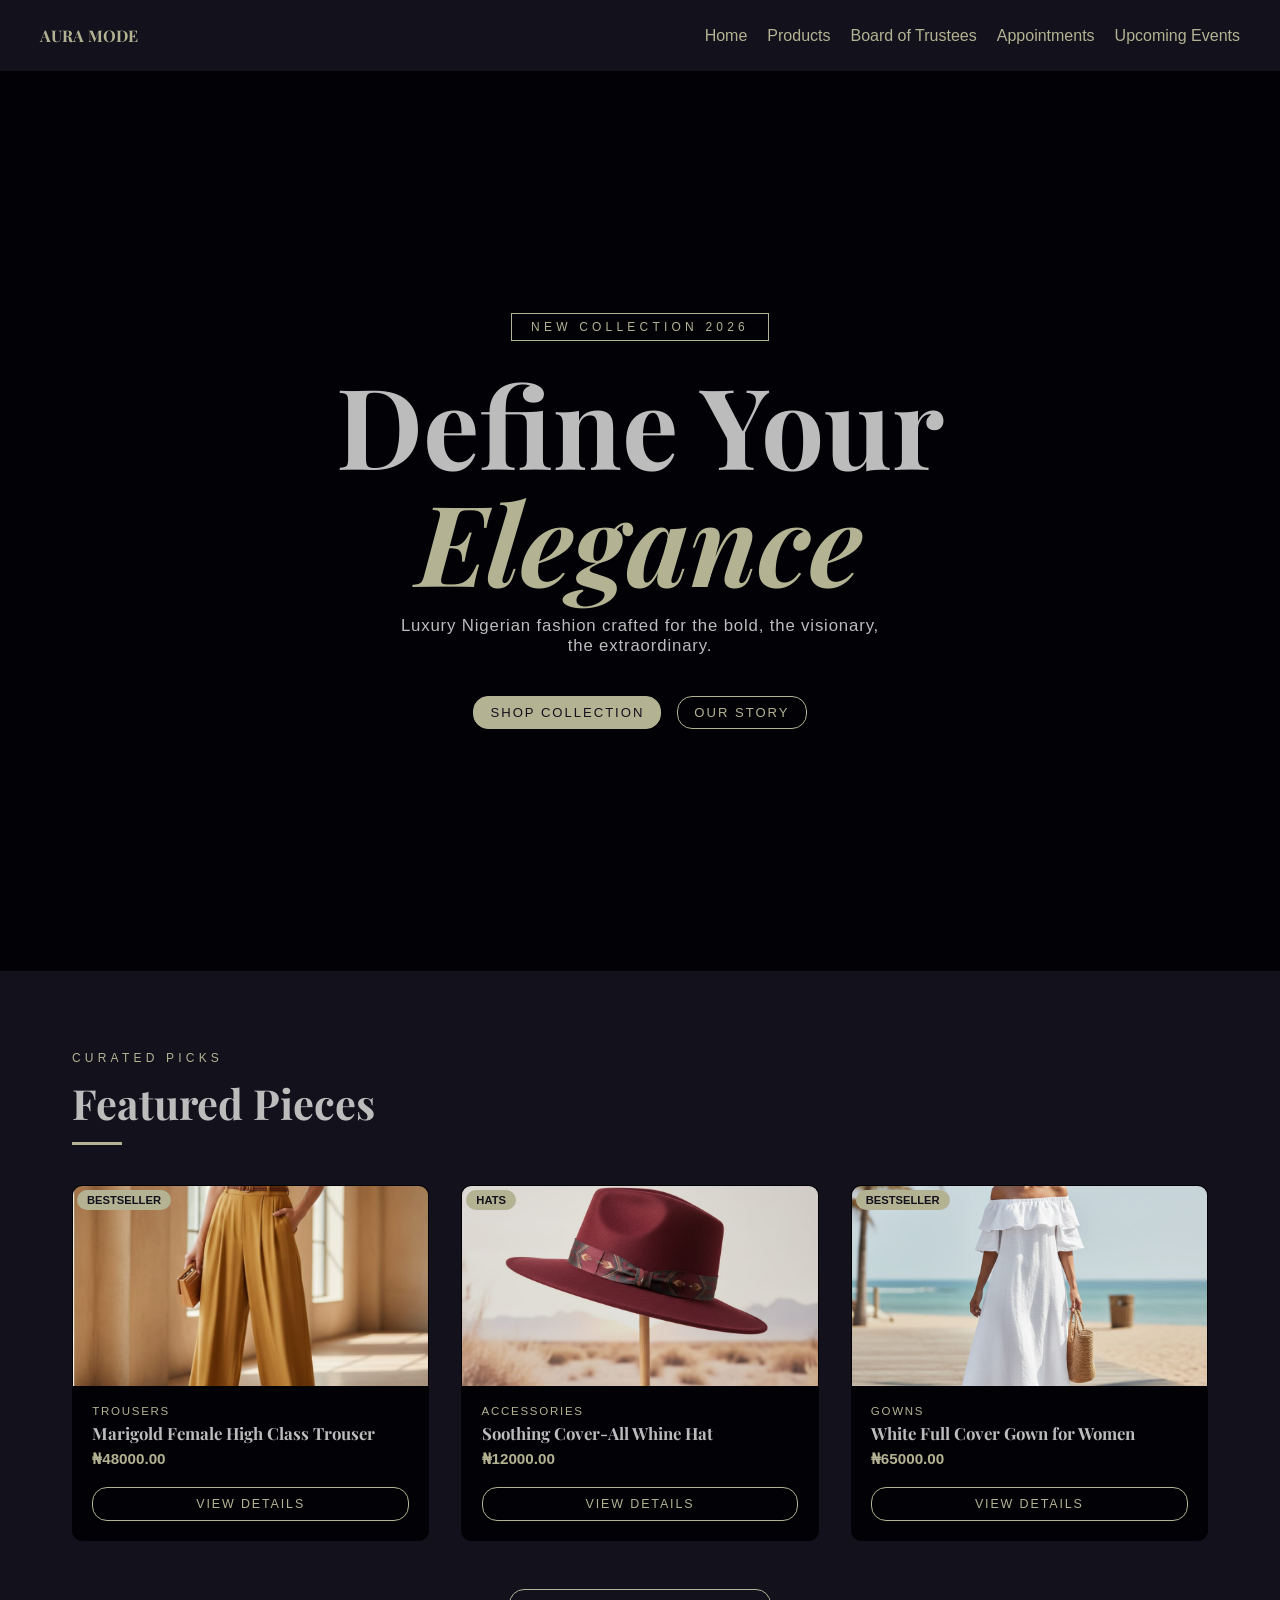
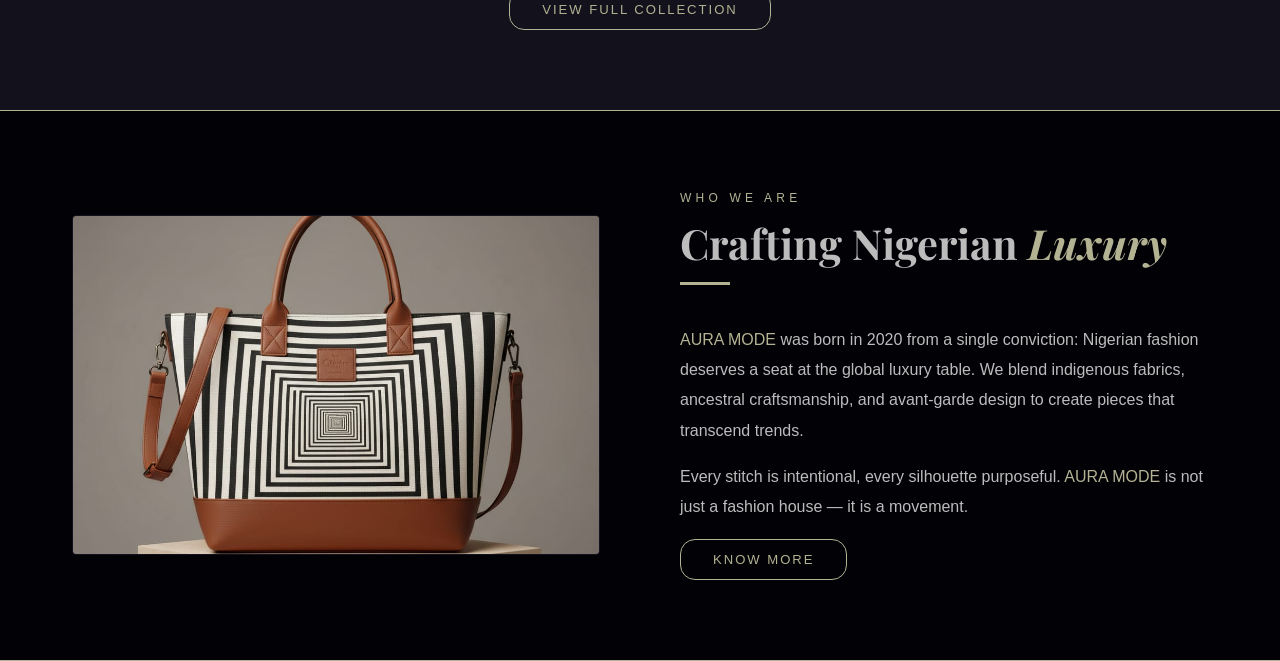
==== index.html @ b02275d1 "added about section" ====
<!DOCTYPE html>
<html lang="en">
<head>
    <meta charset="UTF-8">
    <meta name="viewport" content="width=device-width, initial-scale=1.0">
    <title>Home</title>
    <link rel="stylesheet" href="css/style.css">
</head>
<body>
    <section id="mainNav">
        <nav id="navbar">
            <a href="index.html" class="logo">AURA MODE</a>
            <div class="nav-links">
                <a href="index.html">Home</a>
                <a href="products.html">Products</a>
                <a href="trustees.html">Board of Trustees</a>
                <a href="appointments.html">Appointments</a>
                <a href="events.html">Upcoming Events</a>
            </div>
        </nav>
    </section>

    <section class="home-hero">
        <div class="hero-content">
            <span class="hero-eyebrow">New Collection 2026</span>
            <h1 class="hero-title">
                Define Your
                <em>Elegance</em>
            </h1>
            <p class="hero-tagline">Luxury Nigerian fashion crafted for the bold, the visionary, the extraordinary.</p>
            <div class="hero-cta">
                <a href="products.html" class="btn btn-fill">Shop Collection</a>
                <a href="about.html" class="btn">Our Story</a>
            </div>
        </div>
    </section>

    <section class="products">
        <div class="section">
            <div class="container">
                <span class="section-label text-center">Curated Picks</span>
                <h2 class="section-title text-center">Featured Pieces</h2>
                <div class="divider"></div>

                <div class="products-grid reveal"></div>
                <div style="text-align:center;margin-top:3rem">
                    <a href="products.html" class="btn">View Full Collection</a>
                </div>
            </div>
        </div>
    </section>

    <section class="about-us">
        <section class="section">
            <div class="container">
                <div style="display:grid;grid-template-columns:1fr 1fr;gap:5rem;align-items:center">
                    <div class="reveal">
                        <img src="assets/images/products/female-bag.jpg" alt="About Us" width="100%" />
                    </div>
                    <div class="reveal">
                        <span class="section-label">Who We Are</span>
                        <h2 class="section-title">Crafting Nigerian <em>Luxury</em></h2>
                        <div class="divider"></div>
                        <p><span>AURA MODE</span> was born in 2020 from a single conviction: Nigerian fashion deserves a seat at the global luxury table. We blend indigenous fabrics, ancestral craftsmanship, and avant-garde design to create pieces that transcend trends.</p>
                        <p>Every stitch is intentional, every silhouette purposeful. <span>AURA MODE</span> is not just a fashion house — it is a movement.</p>
                        <a href="about.html" class="btn">Know More</a>
                    </div>
                </div>
            </div>
        </section>
    </section>

    <script src="src/index.js"></script>
</body>
</html>
---- css/style.css ----
@import url("https://fonts.googleapis.com/css2?family=Montserrat:wght@300&family=Playfair+Display:ital,wght@0,400;1,700&display=swap");

:root {
    --primary: #13111c;
    --primary-dark: #020106;
    --secondary: #b3b292;
    --success: #48df99;
    --warning: #fbad42;
    --danger: #fa594e;
    --light: #bdbcbc;
    --serif: 'Playfair Display', Georgia, serif;
    --sans:  'Lato', Arial, sans-serif;
}

*, *::before, *::after { box-sizing: border-box; margin: 0; padding: 0; }
.container  { max-width: 1200px; margin: 0 auto; padding: 0 2rem; }
.section    { padding: 5rem 0; }

.section-label {
    display: block;
    font-size: .75rem;
    letter-spacing: .35em;
    text-transform: uppercase;
    color: var(--secondary);
    margin-bottom: .6rem;
}
.section-title {
    font-family: var(--serif);
    font-size: clamp(1.8rem, 4vw, 2.6rem);
    color: var(--light);
    margin-bottom: .5rem;
}
.divider {
    width: 50px; height: 3px;
    background: var(--secondary);
    margin: .75rem 0 2.5rem;
}
.divider-center {
    margin: .75rem auto 2.5rem;
}

.btn {
    display: inline-block;
    padding: .75rem 2rem;
    border: 1.5px solid var(--secondary);
    color: var(--secondary);
    font-size: .82rem;
    letter-spacing: .15em;
    text-transform: uppercase;
    cursor: pointer;
    background: transparent;
    border-radius: 15px;
    transition: all .3s ease-in-out;
}
.btn:hover, .btn:focus {
    background: var(--secondary);
    color: var(--primary);
}
.btn-fill {
    background: var(--secondary);
    color: var(--primary);
}
.btn-fill:hover {
    background: transparent;
    color: var(--secondary);
}
.btn-sm {
    padding: .55rem 1.3rem;
    font-size: .78rem;
}

body {
    font-family: var(--sans);
    min-height: 100vh;
    width: 100%;
    background-color: var(--primary);
    color: var(--light);
    font-size: 16px;
}

a { color: var(--secondary); text-decoration: none; transition: all ease-in-out 0.1s; }

#mainNav {
    position: sticky;
    top: 0;
    width: 100%;
    left: 0;
    background-color: var(--primary);
    padding: 25px 16px;
    z-index: 1000;
}

#navbar {
    max-width: 1200px;
    margin: 0 auto;
    display: flex;
    align-items: center;
    justify-content: space-between;
    gap: 16px;
}

#navbar a.logo {
    text-decoration: none;
    color: var(--secondary);
    font-family: var(--serif);
    font-weight: bold;
}

#navbar a.logo:hover {
    opacity: 0.7;
    animation: all ease 2s;
}

.nav-links{
    display: flex;
    align-items: center;
    justify-content: flex-start;
    gap: 20px;
}

.nav-links a{
    text-decoration: none;
    color: var(--secondary);
}
.nav-links a:hover{
    opacity: 0.7;
    animation: all ease 2s;
}

.home-hero {
    min-height: 600px;
    padding: 20px;
    background-color: var(--primary-dark);
}

.home-hero {
    min-height: 100vh;
    display: flex; align-items: center; justify-content: center;
    position: relative; text-align: center; overflow: hidden;
}

.home-hero .hero-title {
    font-family: var(--serif);
    font-size: clamp(3rem, 9vw, 7rem);
    font-weight: bold;
    color: var(--light);
    line-height: 1.05;
    margin-bottom: 1rem;
    animation: fadeInUp .9s ease .15s both;
}

.home-hero .hero-title em { display: block; color: var(--secondary); font-style: italic; }

.home-hero .hero-tagline {
    font-size: 1.05rem; font-weight: 300;
    color: var(--light); letter-spacing: .05em;
    max-width: 480px; margin: 0 auto 2.5rem;
    animation: fadeInUp .9s ease .3s both;
}

.home-hero .hero-eyebrow {
    display: inline-block;
    border: 1px solid var(--secondary);
    color: var(--secondary);
    font-size: .75rem;
    letter-spacing: .35em;
    text-transform: uppercase;
    padding: .35rem 1.2rem;
    margin-bottom: 1.5rem;
    animation: fadeInDown .8s ease both;
}

.home-hero .hero-cta {
    display: flex; gap: 1rem; justify-content: center; flex-wrap: wrap;
    animation: fadeInUp .9s ease .45s both;
}

.home-hero .hero-cta  a{
    border: 1px solid var(--secondary);
    border-radius: 15px;
    padding: .5rem 1rem;
}

.home-hero .hero-cta  a:hover{
    opacity: 0.7;
}

.home-hero .hero-cta  a:first-child{
    background-color: var(--secondary);
    color: var(--primary);
}

section.products {
    background-color: var(--primary);
}

.products-grid {
    display: grid;
    grid-template-columns: repeat(auto-fill, minmax(270px,1fr));
    gap: 2rem;
}

.product-card {
    background: var(--primary-dark);
    border: 1px solid var(--primary-dark);
    border-radius: 10px;
    overflow: hidden;
    transition: all .3s ease-in-out;
    cursor: pointer;
    position: relative;
}

.product-tag {
    position: absolute;
    top: 4px;
    left: 4px;
    background-color: var(--secondary);
    color: var(--primary);
    padding: 4px 10px;
    z-index: 500;
    font-size: .7rem;
    font-weight: 800;
    text-transform: uppercase;
    border-radius: 10px;
}

.product-card:hover {
    transform: translateY(-7px);
    box-shadow: 0 20px 50px rgba(201,168,76,.12);
    border-color: rgba(201,168,76,.6);
}
.product-card.hidden {
    display: none;
}

.product-image-card {
    width: 100%; height: 270px;
    display: flex; align-items: center; justify-content: center;
    font-size: 4rem; position: relative;
    transition: transform .6s ease;
}

.product-card:hover .product-image-card {
    transform: scale(1.04);
}

.product-badge {
    position: absolute; top: .9rem; left: .9rem;
    background: var(--secondary); color: var(--primary);
    font-size: .65rem; font-weight: 700;
    letter-spacing: .1em; text-transform: uppercase;
    padding: .2rem .55rem; border-radius: 2px;
}

.product-body {
    padding: 1.2rem;
}

.product-cat {
    font-size: .72rem;
    letter-spacing: .15em;
    text-transform: uppercase;
    color: var(--secondary);
    margin-bottom: .3rem;
}

.product-name {
    font-family: var(--serif);
    font-size: 1.05rem;
    color: var(--light);
    margin-bottom: .4rem;
}

.product-price {
    font-weight: 700;
    color: var(--secondary);
    font-size: .95rem;
}

.product-foot {
    display: flex; gap: .5rem;
    padding: 0 1.2rem 1.2rem;
}

.product-foot .btn {
    flex: 1;
    text-align: center;
}

.about-us section.section {
    background-color: var(--primary-dark);
    border-top: 1px solid var(--secondary);
    border-bottom: 1px solid var(--secondary);
}
.about-us .reveal:first-child {
    height:340px;
    background: linear-gradient(145deg,#2d0a4e,#1a0530);
    border-radius: 4px;
    display:flex;
    align-items:center;
    justify-content:center;
    font-size:8rem;
    border:1px solid var(--primary);
    overflow: hidden;
}
.about-us .section-title em {
    color: var(--secondary);
}

.about-us p {
    color: var(--light);
    line-height: 1.9;
    margin-bottom: 1rem;
}

.about-us span {
    color: var(--secondary);
}
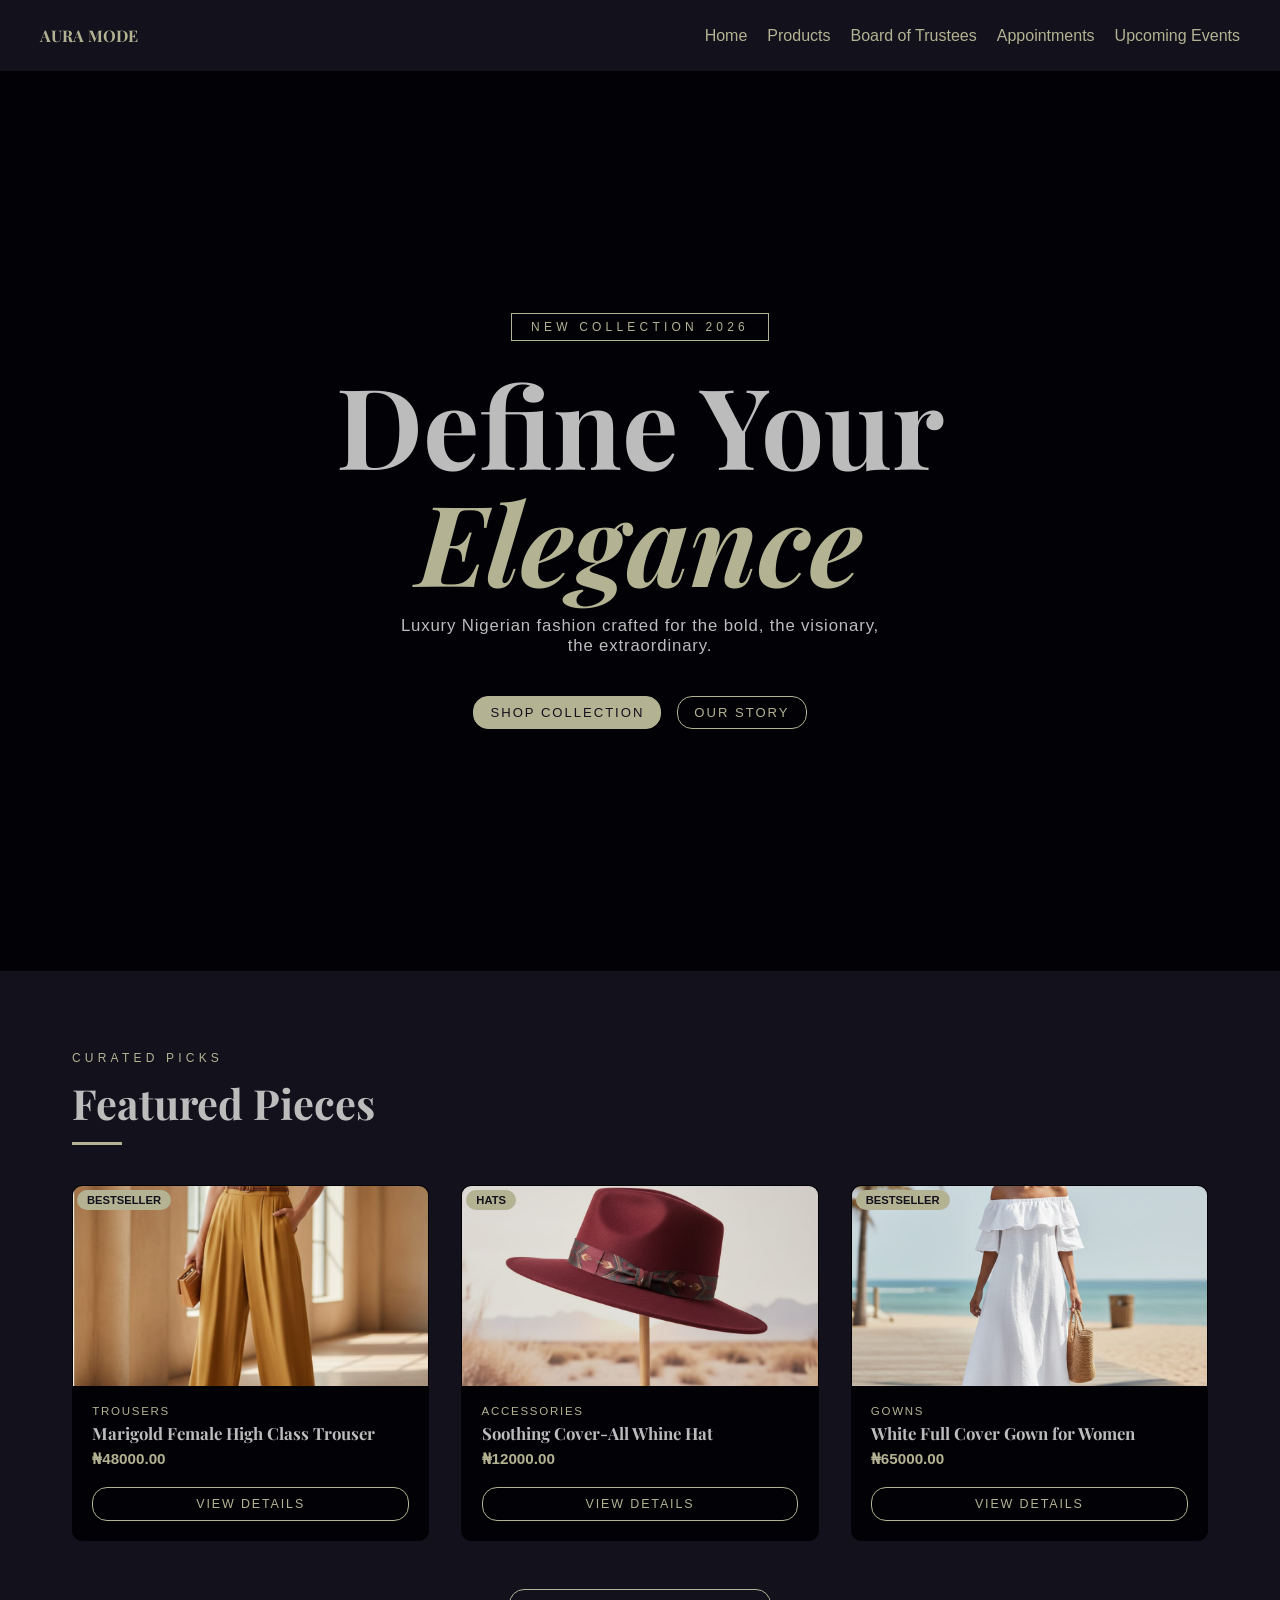
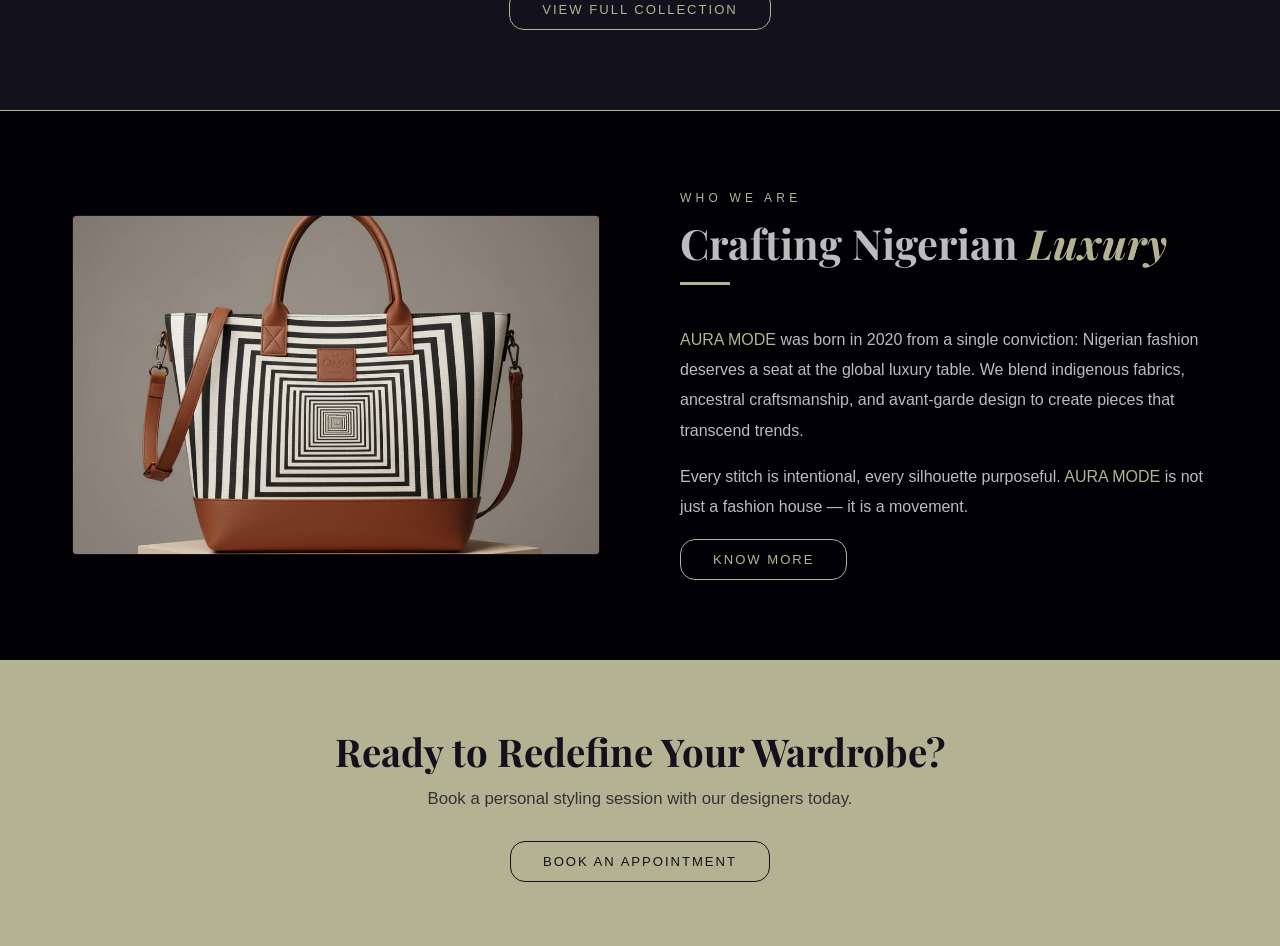
==== commit edd65cd7: "added appointment section" ====
--- a/index.html
+++ b/index.html
@@ -70,6 +70,14 @@
         </section>
     </section>
 
+    <section class="appointment" style="background:var(--secondary);padding:4rem 0;text-align:center">
+        <div class="container">
+            <h2>Ready to Redefine Your Wardrobe?</h2>
+            <p>Book a personal styling session with our designers today.</p>
+            <a href="contact.html" class="btn" style="border-color:var(--primary);color:var(--primary)">Book an Appointment</a>
+        </div>
+    </section>
+
     <script src="src/index.js"></script>
 </body>
 </html>
--- a/css/style.css
+++ b/css/style.css
@@ -317,3 +317,20 @@
     color: var(--secondary);
 }
 
+.appointment {
+    background:var(--secondary);
+    padding:4rem 0;
+    text-align:center;
+}
+
+.appointment h2 {
+    font-family: var(--serif);
+    font-size: clamp(1.6rem,4vw,2.4rem);
+    color: var(--primary);
+    margin-bottom: .75rem;
+}
+.appointment p {
+    color:rgba(10,10,22,.75);
+    margin-bottom:2rem;
+    font-size:1.05rem;
+}
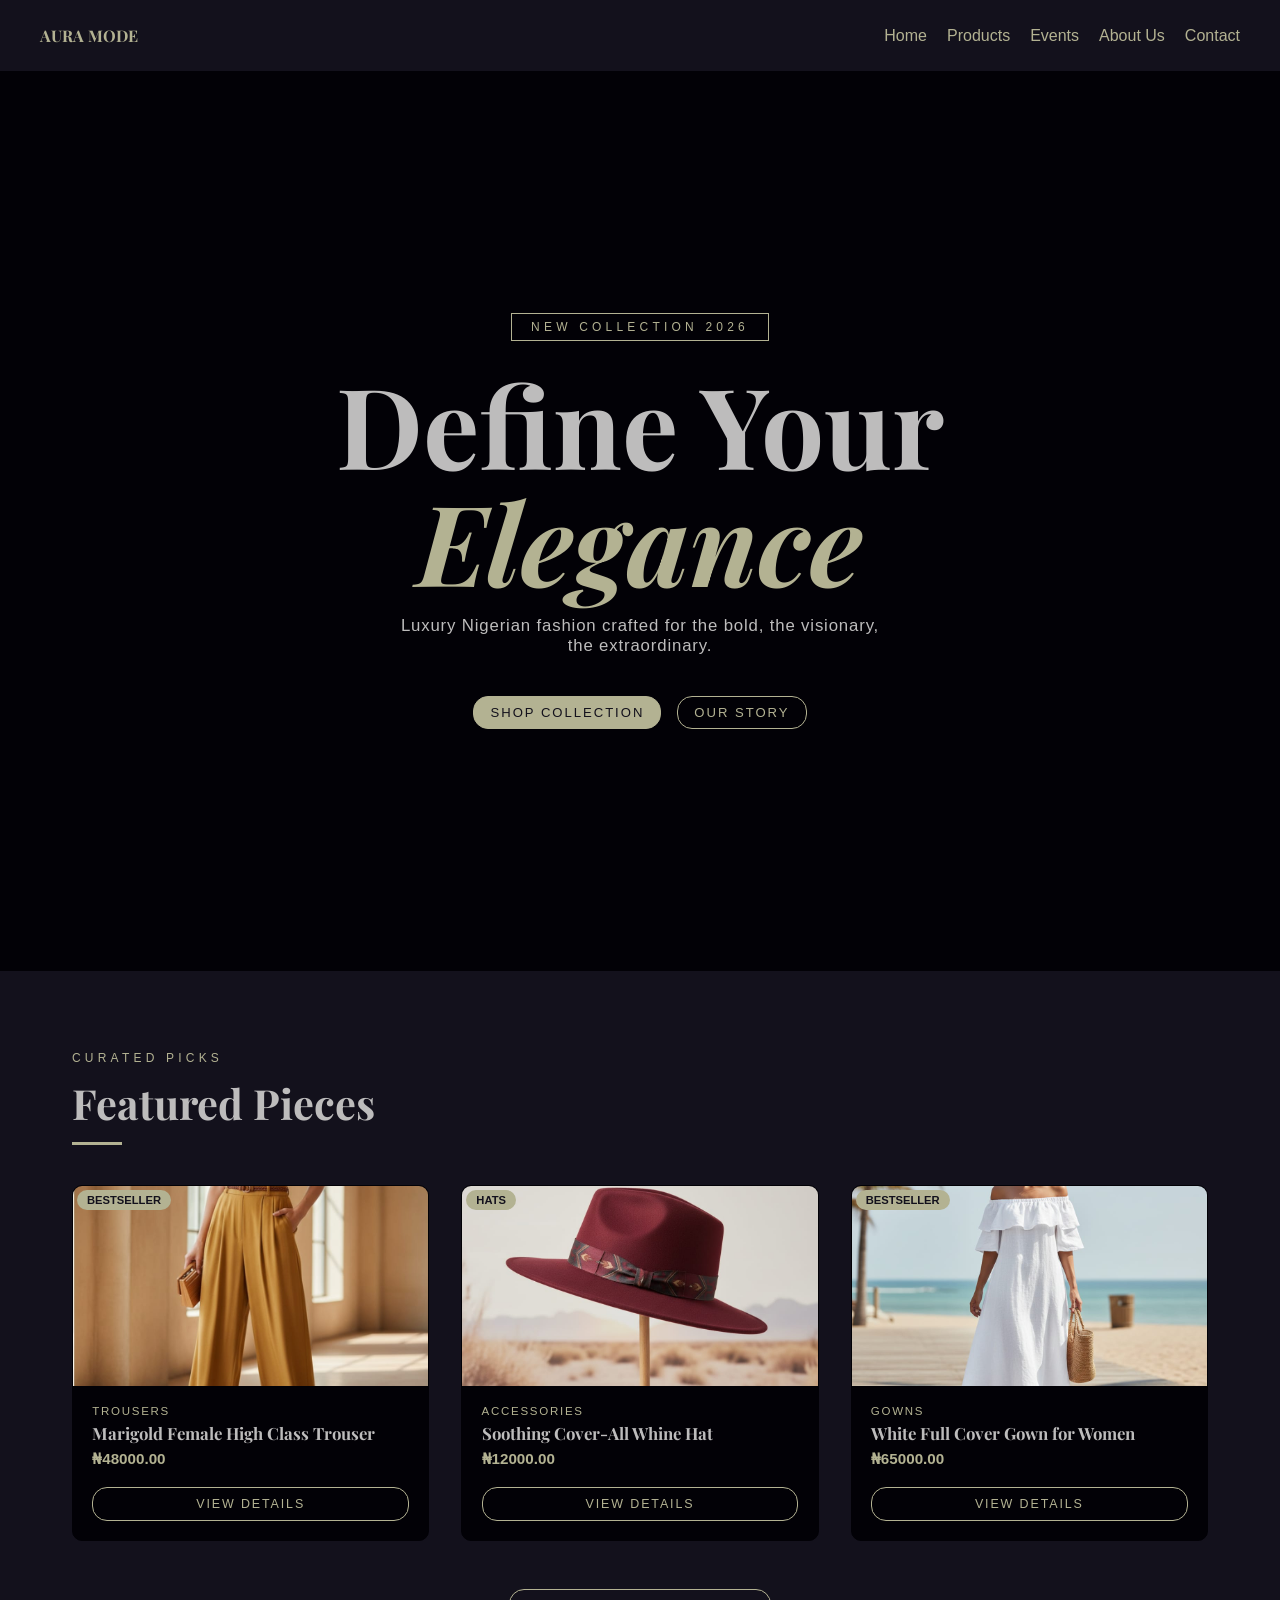
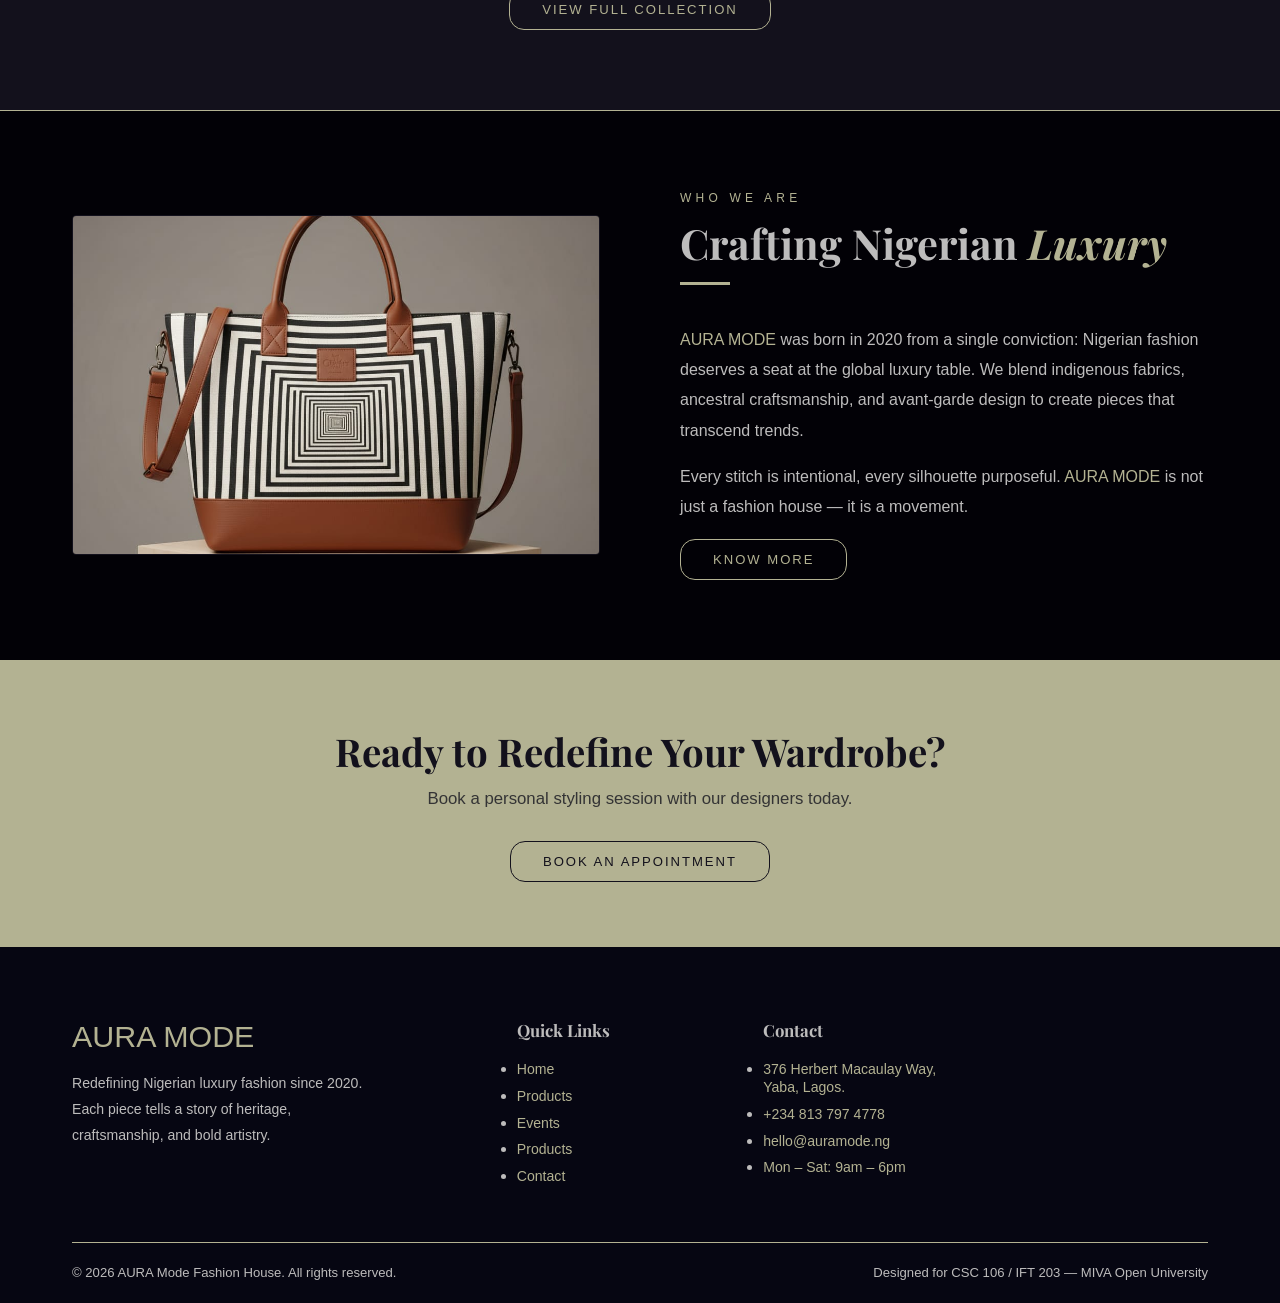
==== commit 19627278: "added footer to home page" ====
--- a/index.html
+++ b/index.html
@@ -13,9 +13,9 @@
             <div class="nav-links">
                 <a href="index.html">Home</a>
                 <a href="products.html">Products</a>
-                <a href="trustees.html">Board of Trustees</a>
-                <a href="appointments.html">Appointments</a>
-                <a href="events.html">Upcoming Events</a>
+                <a href="events.html">Events</a>
+                <a href="about.html">About Us</a>
+                <a href="contact.html">Contact</a>
             </div>
         </nav>
     </section>
@@ -78,6 +78,41 @@
         </div>
     </section>
 
+    <footer>
+        <div class="container">
+            <div class="footer-grid">
+                <div class="footer-brand">
+                    <a href="index.html" class="nav-logo">AURA MODE</a>
+                    <p>Redefining Nigerian luxury fashion since 2020. Each piece tells a story of heritage, craftsmanship, and bold artistry.</p>
+                </div>
+                <div class="footer-col">
+                    <h4>Quick Links</h4>
+                    <ul>
+                        <li><a href="index.html">Home</a></li>
+                        <li><a href="products.html">Products</a></li>
+                        <li><a href="events.html">Events</a></li>
+                        <li><a href="about.html">Products</a></li>
+                        <li><a href="contact.html">Contact</a></li>
+                    </ul>
+                </div>
+
+                <div class="footer-col">
+                    <h4>Contact</h4>
+                    <ul>
+                        <li><a href="#">376 Herbert Macaulay Way, Yaba, Lagos.</a></li>
+                        <li><a href="tel:+2348137974778">+234 813 797 4778</a></li>
+                        <li><a href="mailto:hello@elara.ng">hello@auramode.ng</a></li>
+                        <li><a href="#">Mon – Sat: 9am – 6pm</a></li>
+                    </ul>
+                </div>
+            </div>
+            <div class="footer-bottom">
+                <p>© 2026 AURA Mode Fashion House. All rights reserved.</p>
+                <p>Designed for CSC 106 / IFT 203 — MIVA Open University</p>
+            </div>
+        </div>
+    </footer>
+
     <script src="src/index.js"></script>
 </body>
 </html>
--- a/css/style.css
+++ b/css/style.css
@@ -334,3 +334,102 @@
     margin-bottom:2rem;
     font-size:1.05rem;
 }
+
+/*Footer styles*/
+footer {
+    background: #060612;
+    border-top: 1px solid var(--secondary);
+    padding: 4.5rem 0 0;
+}
+
+.footer-grid {
+    display: grid;
+    grid-template-columns: 2fr 1fr 1fr 1fr;
+    gap: 3rem;
+    margin-bottom: 3rem;
+}
+
+.footer-brand .nav-logo {
+    font-size: 1.9rem;
+    display: inline-block;
+    margin-bottom: 1rem;
+}
+
+.footer-brand p {
+    color: var(--light);
+    font-size: .88rem;
+    line-height: 1.85;
+    max-width: 300px;
+    margin-bottom: 1.5rem;
+}
+
+
+.footer-col h4 {
+    font-family: var(--serif);
+    color: var(--light);
+    margin-bottom: 1.2rem;
+    font-size: 1.05rem;
+}
+
+.footer-col li {
+    margin-bottom: .55rem;
+}
+
+.footer-col a {
+    color: var(--secondary);
+    font-size: .88rem;
+    transition: all .3s ease-in-out;
+}
+
+.footer-col a:hover {
+    color: var(--secondary);
+    padding-left: 4px;
+}
+
+.footer-bottom {
+    border-top: 1px solid var(--secondary);
+    padding: 1.4rem 0;
+    display: flex;
+    justify-content: space-between;
+    align-items: center;
+    flex-wrap: wrap;
+    gap: 1rem;
+}
+
+.footer-bottom p {
+    color: var(--light);
+    font-size: .82rem;
+}
+
+@media (max-width: 1024px) {
+    .footer-grid         { grid-template-columns: 1fr 1fr; }
+    .about-story         { grid-template-columns: 1fr; }
+    .about-story-visual  { height: 280px; order: -1; }
+}
+
+@media (max-width: 768px) {
+    .nav-links {
+        display: none; position: absolute;
+        top: 100%; left: 0; right: 0;
+        background: var(--primary);
+        flex-direction: column;
+        padding: 1.5rem 2rem; gap: 1.2rem;
+        border-bottom: 1px solid var(--secondary);
+    }
+    .nav-links.open { display: flex; }
+    .nav-toggle { display: flex; align-items: center; }
+
+    .stats-grid   { grid-template-columns: repeat(2,1fr); }
+    .values-row   { grid-template-columns: 1fr; }
+    .contact-grid { grid-template-columns: 1fr; }
+    .form-row     { grid-template-columns: 1fr; }
+    .time-slots   { grid-template-columns: repeat(3,1fr); }
+    .section      { padding: 3rem 0; }
+}
+
+@media (max-width: 480px) {
+    .hero-title { font-size: 2.6rem; }
+    .footer-grid { grid-template-columns: 1fr; }
+    .footer-bottom { flex-direction: column; text-align: center; }
+    .time-slots { grid-template-columns: repeat(2,1fr); }
+}
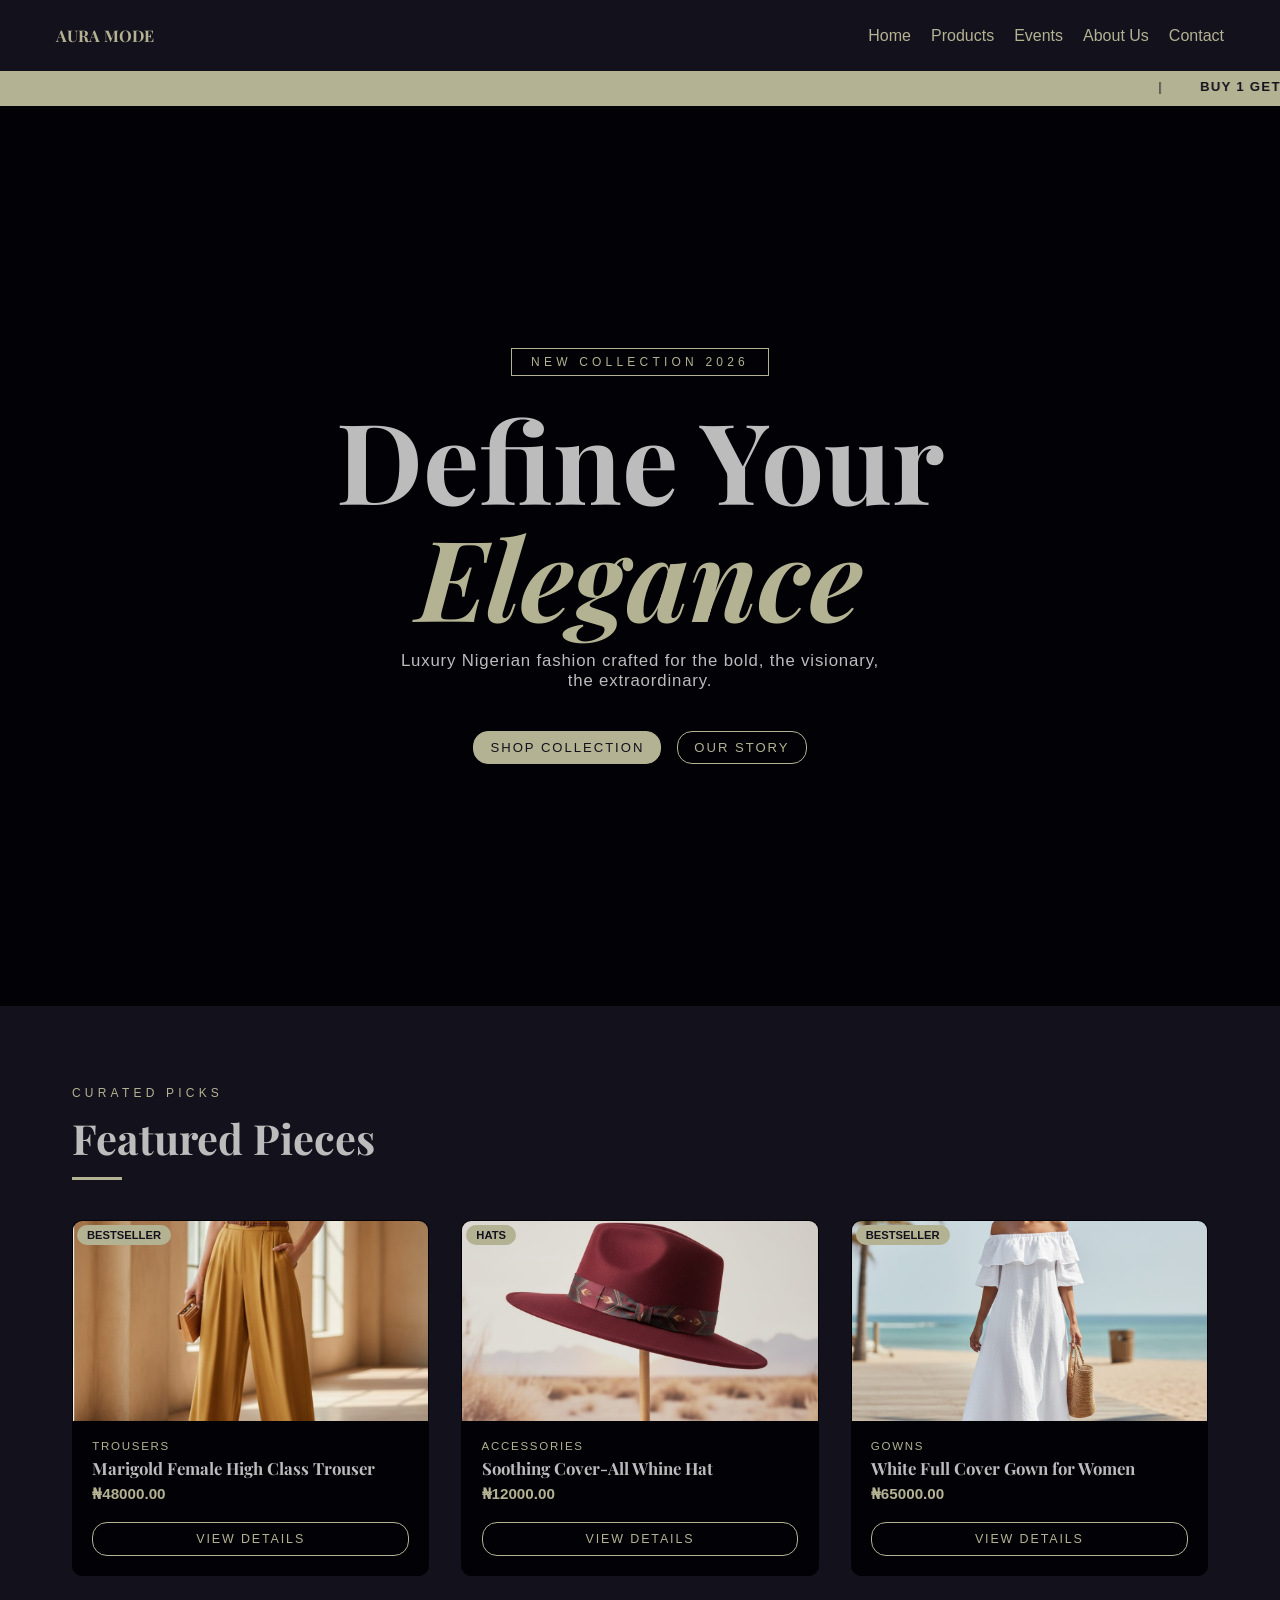
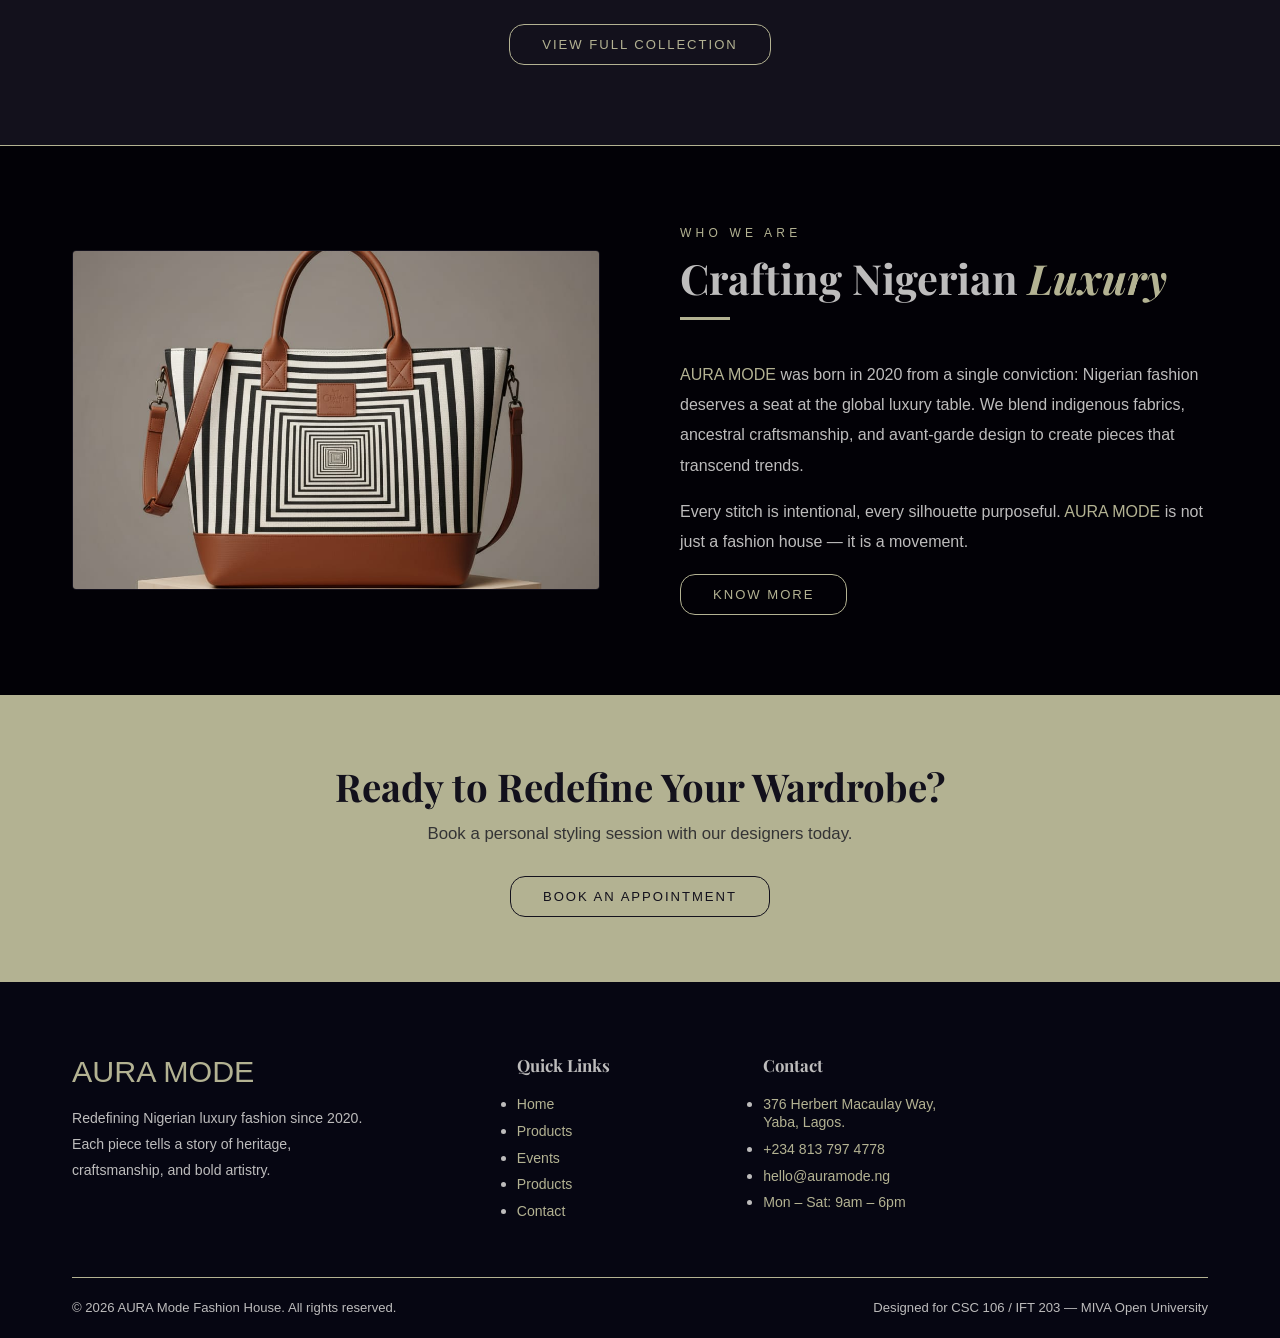
==== commit 3926e333: "added marquee" ====
--- a/index.html
+++ b/index.html
@@ -18,7 +18,11 @@
                 <a href="contact.html">Contact</a>
             </div>
         </nav>
+        <div class="marquee-bar">
+            <marquee scrollamount="5" behavior="scroll" direction="left"></marquee>
+        </div>
     </section>
+
 
     <section class="home-hero">
         <div class="hero-content">
--- a/css/style.css
+++ b/css/style.css
@@ -12,9 +12,20 @@
     --sans:  'Lato', Arial, sans-serif;
 }
 
-*, *::before, *::after { box-sizing: border-box; margin: 0; padding: 0; }
-.container  { max-width: 1200px; margin: 0 auto; padding: 0 2rem; }
-.section    { padding: 5rem 0; }
+*, *::before, *::after {
+    box-sizing: border-box;
+    margin: 0;
+    padding: 0;
+}
+.container  {
+    max-width: 1200px;
+    margin: 0 auto;
+    padding: 0 2rem;
+}
+
+.section    {
+    padding: 5rem 0;
+}
 
 .section-label {
     display: block;
@@ -24,17 +35,20 @@
     color: var(--secondary);
     margin-bottom: .6rem;
 }
+
 .section-title {
     font-family: var(--serif);
     font-size: clamp(1.8rem, 4vw, 2.6rem);
     color: var(--light);
     margin-bottom: .5rem;
 }
+
 .divider {
     width: 50px; height: 3px;
     background: var(--secondary);
     margin: .75rem 0 2.5rem;
 }
+
 .divider-center {
     margin: .75rem auto 2.5rem;
 }
@@ -78,7 +92,11 @@
     font-size: 16px;
 }
 
-a { color: var(--secondary); text-decoration: none; transition: all ease-in-out 0.1s; }
+a {
+    color: var(--secondary);
+    text-decoration: none;
+    transition: all ease-in-out 0.1s;
+}
 
 #mainNav {
     position: sticky;
@@ -86,8 +104,7 @@
     width: 100%;
     left: 0;
     background-color: var(--primary);
-    padding: 25px 16px;
-    z-index: 1000;
+    z-index: 10000;
 }
 
 #navbar {
@@ -97,6 +114,7 @@
     align-items: center;
     justify-content: space-between;
     gap: 16px;
+    padding: 25px 16px;
 }
 
 #navbar a.logo {
@@ -128,15 +146,15 @@
 }
 
 .home-hero {
-    min-height: 600px;
+    min-height: 100vh;
+    display: flex;
+    align-items: center;
+    justify-content: center;
+    position: relative;
+    text-align: center;
+    overflow: hidden;
     padding: 20px;
     background-color: var(--primary-dark);
-}
-
-.home-hero {
-    min-height: 100vh;
-    display: flex; align-items: center; justify-content: center;
-    position: relative; text-align: center; overflow: hidden;
 }
 
 .home-hero .hero-title {
@@ -149,7 +167,11 @@
     animation: fadeInUp .9s ease .15s both;
 }
 
-.home-hero .hero-title em { display: block; color: var(--secondary); font-style: italic; }
+.home-hero .hero-title em {
+    display: block;
+    color: var(--secondary);
+    font-style: italic;
+}
 
 .home-hero .hero-tagline {
     font-size: 1.05rem; font-weight: 300;
@@ -399,6 +421,25 @@
 .footer-bottom p {
     color: var(--light);
     font-size: .82rem;
+}
+
+.marquee-bar {
+    background: var(--secondary);
+    padding: .5rem 0;
+    overflow: hidden;
+    position: relative;
+    z-index: 1001;
+}
+.marquee-bar marquee {
+    color: var(--primary);
+    font-weight: 700;
+    font-size: .82rem;
+    letter-spacing: .1em;
+    text-transform: uppercase;
+}
+.marquee-bar marquee .sep {
+    margin: 0 2rem;
+    opacity: .6;
 }
 
 @media (max-width: 1024px) {
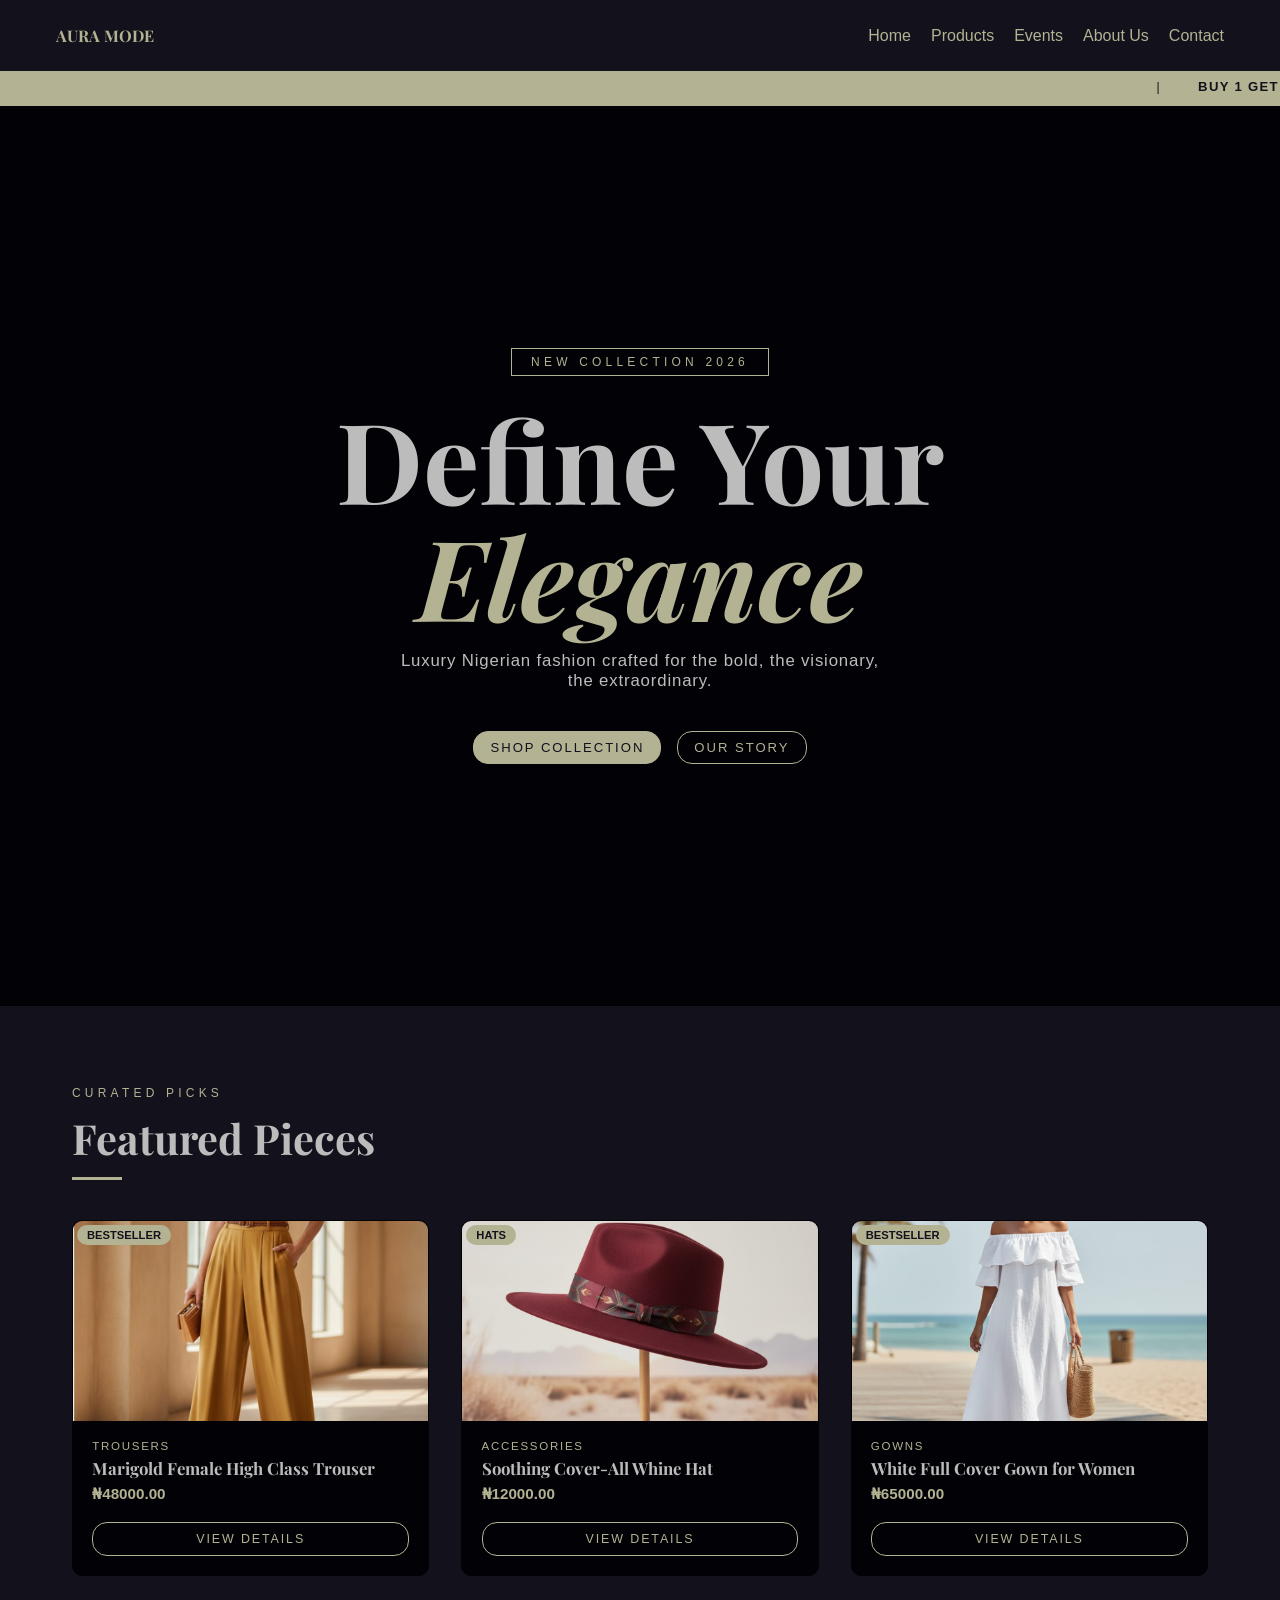
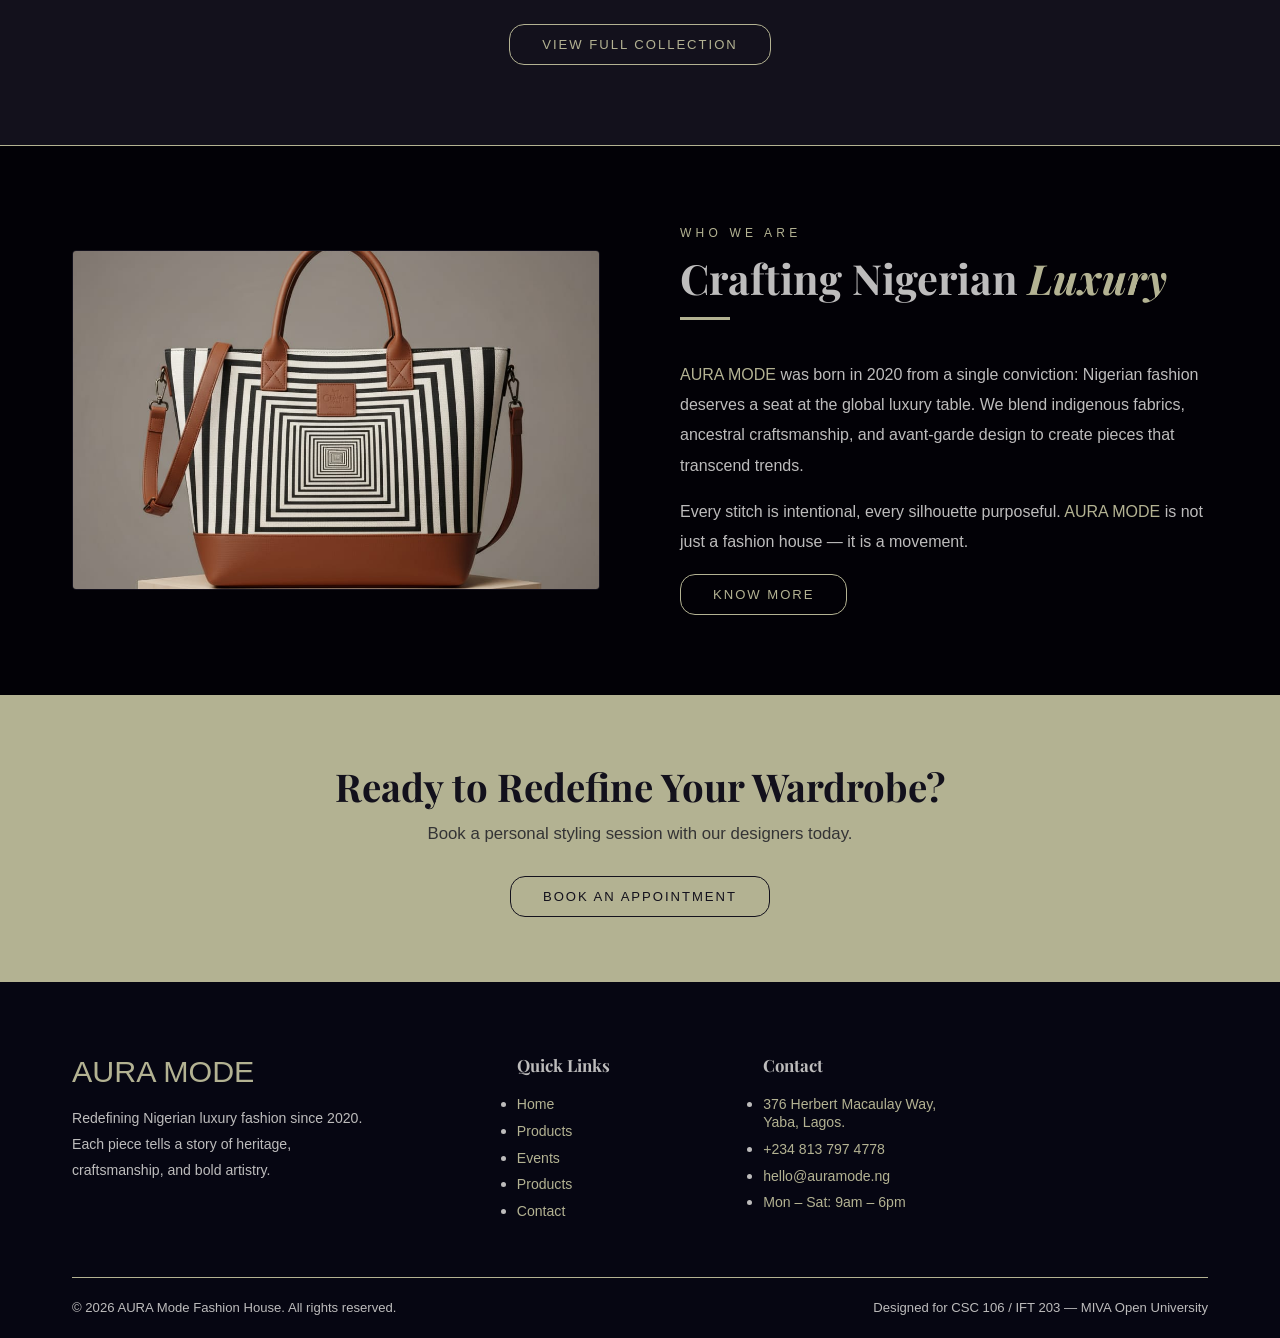
==== commit 73df9d3d: "added products page" ====
--- a/index.html
+++ b/index.html
@@ -46,7 +46,7 @@
                 <h2 class="section-title text-center">Featured Pieces</h2>
                 <div class="divider"></div>
 
-                <div class="products-grid reveal"></div>
+                <div class="products-grid reveal featured-products"></div>
                 <div style="text-align:center;margin-top:3rem">
                     <a href="products.html" class="btn">View Full Collection</a>
                 </div>
--- a/css/style.css
+++ b/css/style.css
@@ -442,6 +442,60 @@
     opacity: .6;
 }
 
+.page-hero {
+    height: 38vh;
+    min-height: 260px;
+    display: flex;
+    align-items: center;
+    justify-content: center;
+    position: relative;
+    text-align: center;
+}
+
+.page-hero-bg {
+    position: absolute;
+    inset: 0;
+    background: linear-gradient(135deg, #020106 0%, #13111c 50%, #020106 100%);
+    z-index: 0;
+}
+
+.page-hero-bg::after {
+    content: '';
+    position: absolute;
+    inset: 0;
+    background: rgba(0,0,0,.45);
+}
+
+.page-hero-content {
+    position: relative;
+    z-index: 1;
+}
+
+.page-hero-content h1 {
+    font-family: var(--serif);
+    font-size: clamp(2rem, 5vw, 3.5rem);
+    color: var(--light);
+}
+
+.page-hero-content p {
+    color: var(--light);
+    margin-top: .4rem;
+    letter-spacing: .1em;
+}
+
+.breadcrumb {
+    display: flex;
+    gap: .5rem;
+    justify-content: center;
+    margin-top: .9rem;
+    font-size: .82rem;
+    color: var(--light);
+}
+
+.breadcrumb a {
+    color: var(--secondary);
+}
+
 @media (max-width: 1024px) {
     .footer-grid         { grid-template-columns: 1fr 1fr; }
     .about-story         { grid-template-columns: 1fr; }
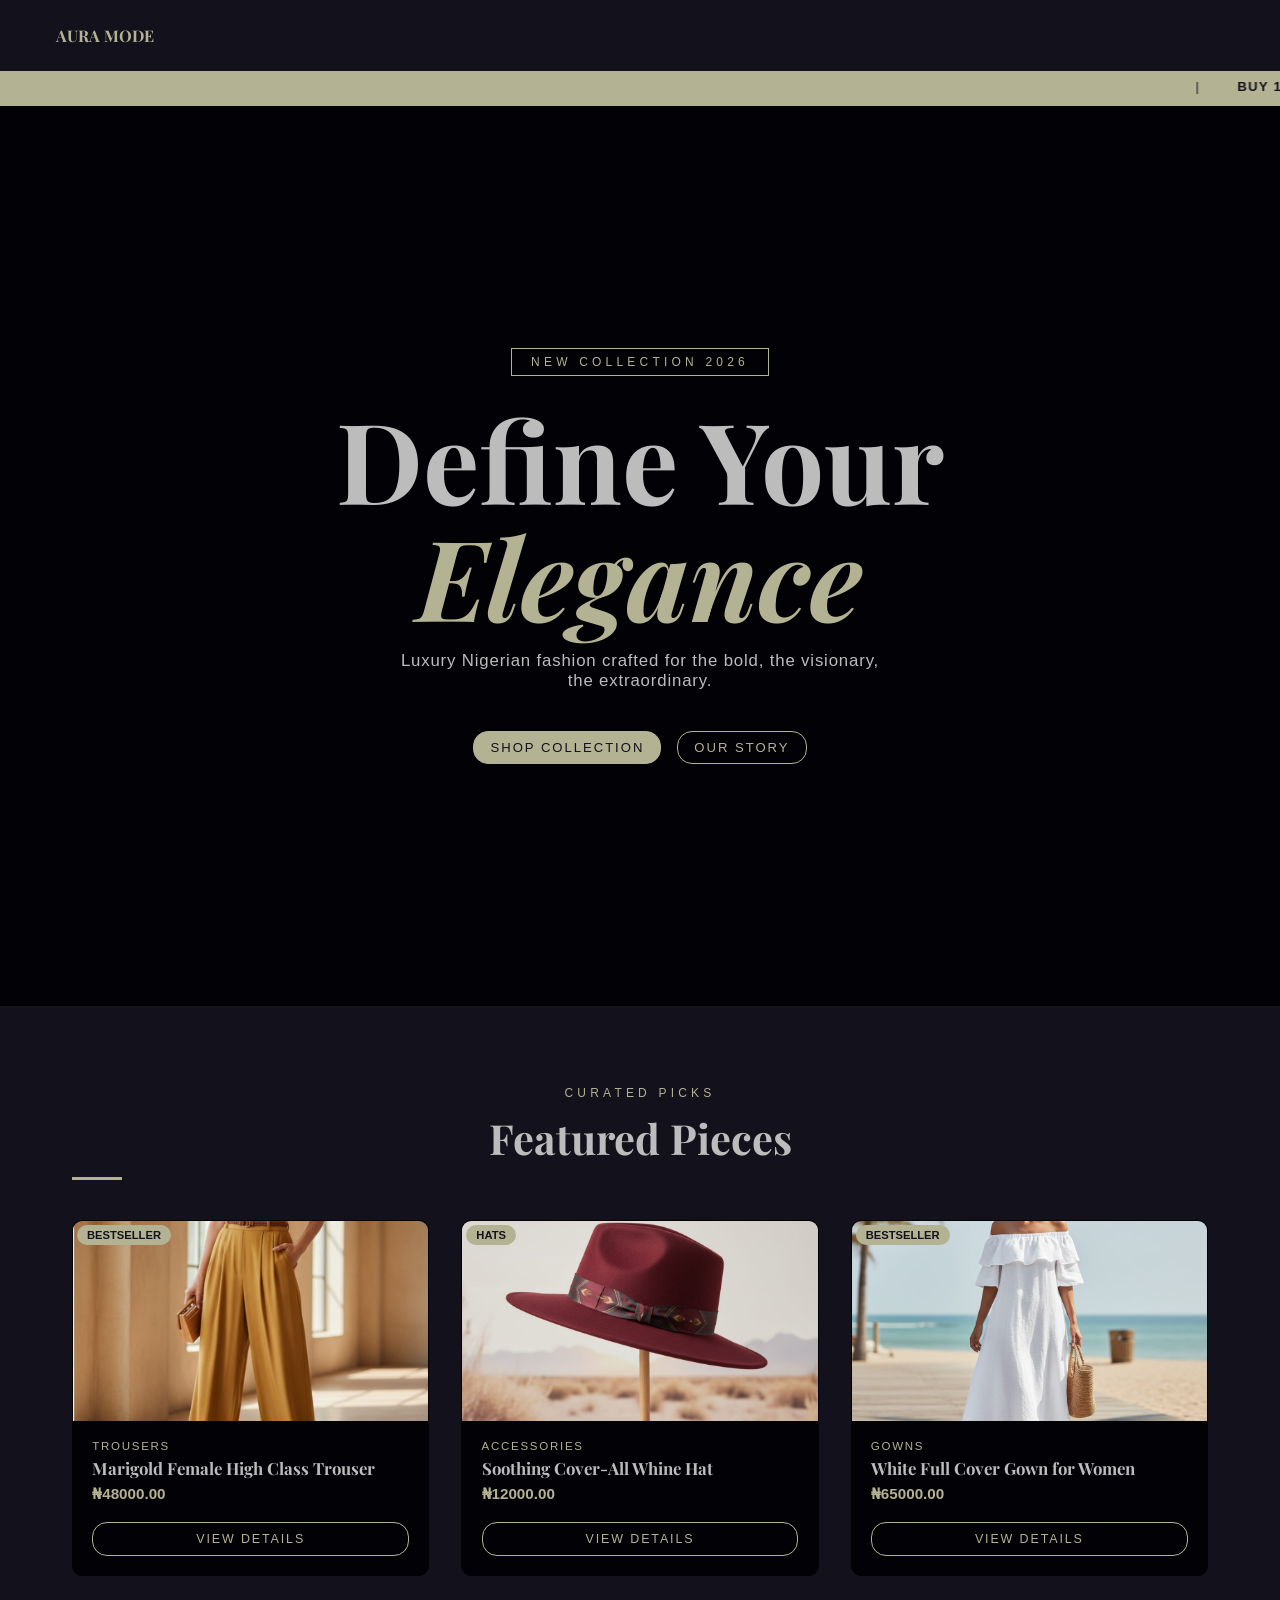
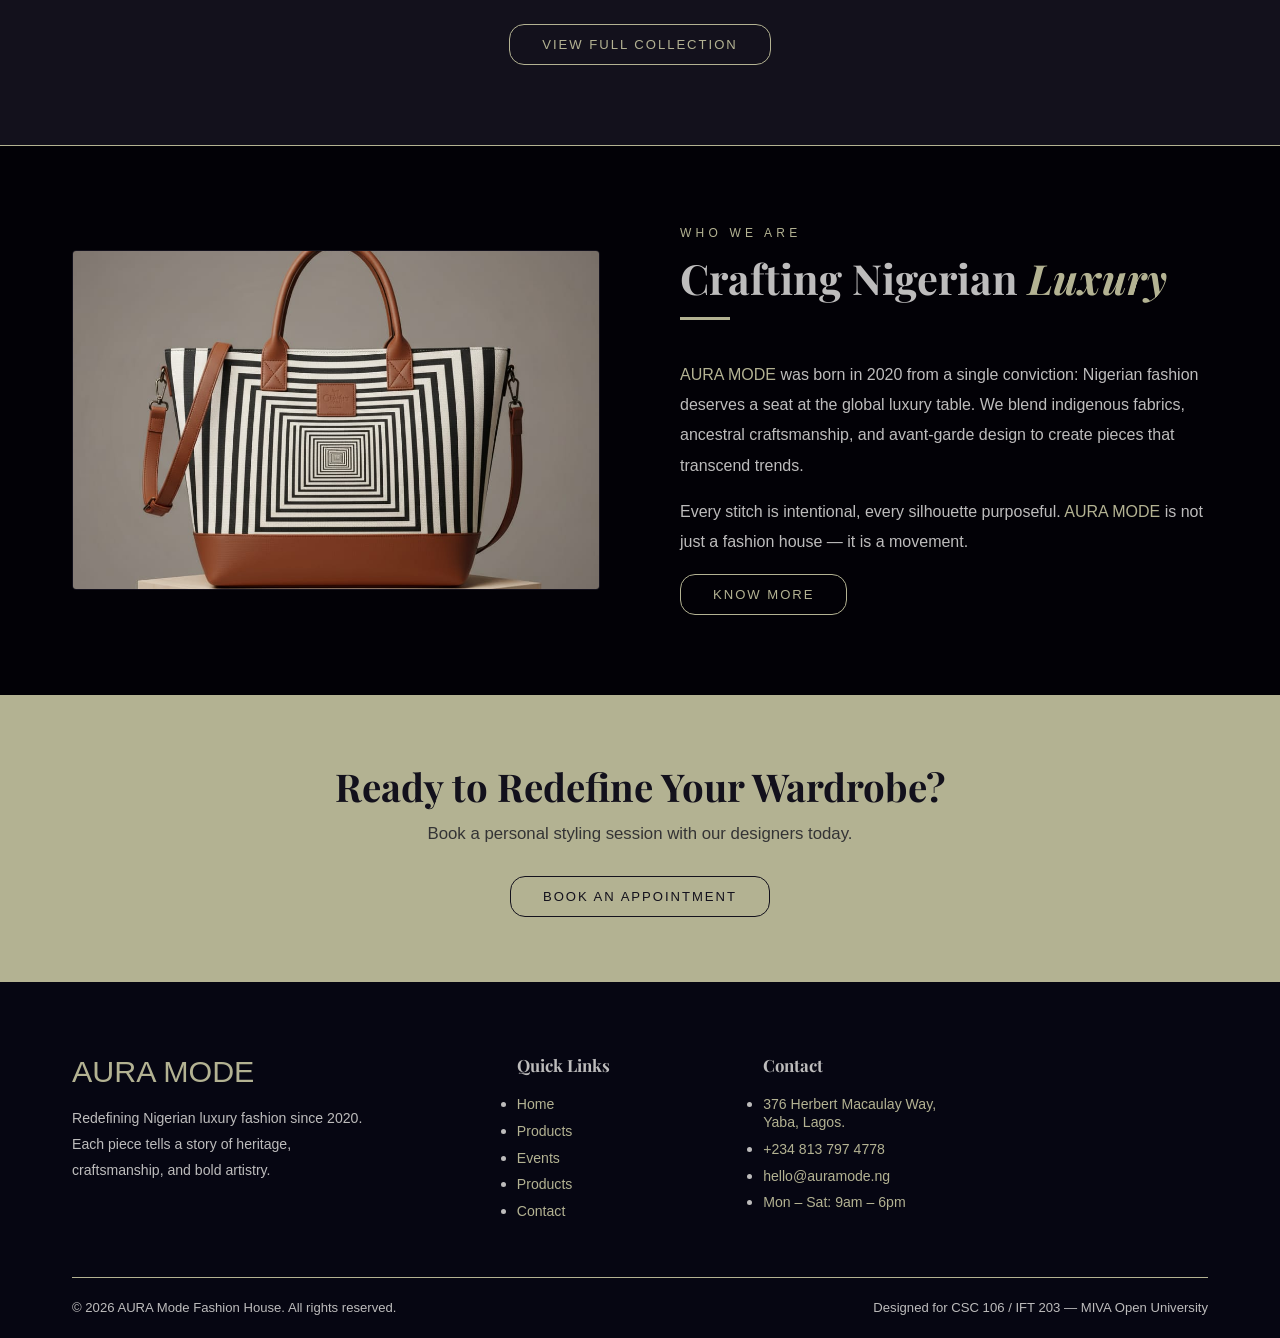
==== commit 3f5905e0: "responsive mobile menu" ====
--- a/index.html
+++ b/index.html
@@ -17,6 +17,8 @@
                 <a href="about.html">About Us</a>
                 <a href="contact.html">Contact</a>
             </div>
+
+            <button class="nav-toggle" aria-label="Toggle menu">☰</button>
         </nav>
         <div class="marquee-bar">
             <marquee scrollamount="5" behavior="scroll" direction="left"></marquee>
--- a/css/style.css
+++ b/css/style.css
@@ -50,7 +50,9 @@
 }
 
 .divider-center {
-    margin: .75rem auto 2.5rem;
+    width: 50px; height: 3px;
+    background: var(--secondary);
+    margin: .75rem auto;
 }
 
 .btn {
@@ -81,6 +83,10 @@
 .btn-sm {
     padding: .55rem 1.3rem;
     font-size: .78rem;
+}
+
+.text-center {
+    text-align: center;
 }
 
 body {
@@ -138,12 +144,28 @@
 
 .nav-links a{
     text-decoration: none;
-    color: var(--secondary);
-}
+    color: var(--light);
+}
+
 .nav-links a:hover{
     opacity: 0.7;
     animation: all ease 2s;
 }
+
+.nav-toggle {
+    display: none;
+    color: var(--secondary);
+    font-size: 1.5rem;
+    width: 30px;
+    height: 30px;
+}
+
+.nav-toggle:hover {
+    cursor: pointer;
+    opacity: .6;
+    transition: all .3s ease-in-out;
+}
+
 
 .home-hero {
     min-height: 100vh;
@@ -496,6 +518,295 @@
     color: var(--secondary);
 }
 
+/*Board of Trustees*/
+.trustees-grid {
+    display: grid;
+    grid-template-columns: repeat(auto-fill, minmax(200px, 1fr));
+    gap: 2rem;
+}
+
+.trustee-card {
+    background: var(--primary-dark); border: 1px solid var(--secondary);
+    border-radius: 15px; overflow: hidden;
+    text-align: center; transition: all ease-in-out 0.2s;
+}
+
+.trustee-card:hover {
+    border-color: var(--secondary);
+    transform: translateY(-7px);
+    box-shadow: 0 16px 40px rgba(201,168,76,.14);
+}
+
+.trustee-photo {
+    width: 100%;
+    height: 210px;
+    display: flex;
+    align-items: center;
+    justify-content: center;
+    font-size: 5.5rem;
+    transition: transform .55s ease;
+    background:linear-gradient(160deg,#2d0a4e,#7b1fa2);
+}
+
+.trustee-card:hover .trustee-photo {
+    transform: scale(1.06);
+}
+
+.trustee-info {
+    padding: 1.2rem;
+}
+
+.trustee-name {
+    font-family: var(--serif);
+    font-size: 1rem; color: var(--light);
+    margin-bottom: .25rem;
+}
+
+.trustee-role {
+    font-size: .72rem;
+    letter-spacing: .12em;
+    text-transform: uppercase;
+    color: var(--secondary);
+    margin-bottom: .7rem;
+}
+
+.values-row {
+    display: grid;
+    grid-template-columns: repeat(3,1fr);
+    gap: 1.25rem;
+    margin-top: 2rem;
+}
+
+.value-card {
+    background: var(--primary-dark); border: 1px solid var(--primary);
+    padding: 1.5rem; border-radius: 15px; text-align: center;
+    transition: all ease-in-out 0.2s;
+}
+
+.value-card:hover {
+    border-color: var(--secondary);
+    transform: translateY(-4px);
+}
+
+.value-icon {
+    font-size: 2.2rem;
+    margin-bottom: .6rem;
+}
+
+.value-card h4 {
+    font-family: var(--serif);
+    color: var(--secondary);
+    margin-bottom: .4rem;
+    font-size: 1rem;
+}
+
+.value-card p {
+    font-size: .85rem;
+    color: var(--secondary);
+}
+
+#values  {
+    background-color: var(--secondary);
+}
+
+#values .container .section-label,
+#values .container .section-title {
+    color: var(--primary-dark);
+}
+
+/*contact page*/
+.contact-grid {
+    display: grid;
+    grid-template-columns: 1fr 1.7fr;
+    gap: 4.5rem;
+}
+
+.contact-grid .reveal h3 {
+    font-family: var(--serif);
+    font-size: 1.5rem;
+    color: var(--light);
+    margin-bottom: 1rem;
+}
+
+.contact-grid .reveal p {
+    color:var(--secondary);
+    font-size:.9rem;
+    margin-bottom: 2rem;
+}
+
+.contact-info-title {
+    font-family:var(--serif);
+    font-size:1.5rem;
+    color: var(--light);
+    margin-bottom:1.5rem;
+}
+
+.contact-detail {
+    display: flex;
+    align-items: flex-start;
+    gap: 1rem;
+    margin-bottom: 1.5rem;
+}
+
+.contact-icon {
+    width: 42px;
+    height: 42px;
+    flex-shrink: 0;
+    background: rgba(201,168,76,.08);
+    border: 1px solid var(--secondary);
+    border-radius: 50%;
+    display: flex;
+    align-items: center;
+    justify-content: center;
+    font-size: 1rem;
+}
+
+.contact-detail strong {
+    display: block;
+    color: var(--light);
+    font-size: .9rem;
+    margin-bottom: .2rem;
+}
+
+.contact-detail span {
+    color: var(--light);
+    font-size: .88rem;
+}
+
+/* Form */
+.form-row {
+    display: grid;
+    grid-template-columns: 1fr 1fr;
+    gap: 1rem;
+}
+
+.form-group {
+    margin-bottom: 1.4rem;
+}
+
+.form-label {
+    display: block;
+    font-size: .78rem;
+    letter-spacing: .12em;
+    text-transform: uppercase;
+    color: var(--light);
+    margin-bottom: .45rem;
+}
+
+.form-control {
+    width: 100%;
+    background: inherit;
+    border: 1px solid var(--secondary);
+    color: var(--light);
+    padding: .78rem 1rem;
+    font-family: var(--sans);
+    font-size: .95rem;
+    border-radius: 15px;
+    outline: none; transition: all ease-in-out 0.2s;
+}
+
+.form-control:focus {
+    border-color: var(--secondary);
+    background: rgba(201,168,76,.04);
+}
+
+.form-control::placeholder {
+    color: rgba(232,213,183,.35);
+}
+
+.form-control.error {
+    border-color: var(--danger);
+}
+
+textarea.form-control {
+    min-height: 115px;
+    resize: vertical;
+}
+
+select.form-control option {
+    background: var(--primary);
+}
+
+.field-error {
+    font-size: .78rem;
+    color: var(--danger) !important;
+    margin-top: .25rem;
+    display: none;
+}
+
+.field-error.show {
+    display: block;
+}
+
+.requiredField {
+    color: var(--danger);
+}
+
+.char-count {
+    text-align: right;
+    font-size: .78rem;
+    color: var(--secondary);
+    margin-top: .25rem;
+}
+
+.time-slots {
+    display: grid;
+    grid-template-columns: repeat(4,1fr);
+    gap: .45rem;
+    margin-top: .5rem;
+}
+
+.time-slot {
+    padding: .5rem;
+    border: 1px solid var(--secondary);
+    background: transparent;
+    color: var(--light);
+    font-size: .78rem;
+    cursor: pointer;
+    border-radius: 15px;
+    text-align: center;
+    transition: all ease-in-out 0.2s;
+}
+.time-slot:hover {
+    border-color: var(--secondary);
+    color: var(--secondary);
+}
+
+.time-slot.picked {
+    background: var(--secondary);
+    color: var(--primary);
+    border-color: var(--secondary);
+}
+
+.time-slot.busy {
+    opacity: .3;
+    cursor: not-allowed;
+    pointer-events: none;
+}
+
+.form-submit .btn {
+    width: 100%;
+    justify-content: center;
+    padding: .9rem;
+    font-size: .88rem;
+}
+
+.success-msg {
+    display: none;
+    background: rgba(46,125,50,.18);
+    border: 1px solid var(--secondary);
+    border-radius: 15px;
+    padding: 1.1rem 1.5rem;
+    color: #a5d6a7;
+    text-align: center;
+    margin-top: 1.2rem;
+}
+
+.success-msg.show {
+    display: block;
+}
+
+
 @media (max-width: 1024px) {
     .footer-grid         { grid-template-columns: 1fr 1fr; }
     .about-story         { grid-template-columns: 1fr; }
@@ -504,22 +815,57 @@
 
 @media (max-width: 768px) {
     .nav-links {
-        display: none; position: absolute;
-        top: 100%; left: 0; right: 0;
-        background: var(--primary);
+        display: none;
+        position: absolute;
+        top: 100%;
+        right: 0;
+        background: var(--primary-dark);
         flex-direction: column;
-        padding: 1.5rem 2rem; gap: 1.2rem;
+        padding: 1.5rem 2rem;
+        gap: 1.2rem;
+        border-left: 1px solid var(--secondary);
         border-bottom: 1px solid var(--secondary);
-    }
-    .nav-links.open { display: flex; }
-    .nav-toggle { display: flex; align-items: center; }
-
-    .stats-grid   { grid-template-columns: repeat(2,1fr); }
-    .values-row   { grid-template-columns: 1fr; }
-    .contact-grid { grid-template-columns: 1fr; }
-    .form-row     { grid-template-columns: 1fr; }
-    .time-slots   { grid-template-columns: repeat(3,1fr); }
-    .section      { padding: 3rem 0; }
+        z-index: 2000;
+        width: 240px;
+        align-items: flex-start;
+    }
+
+    .nav-links a{
+        font-size: 1.3rem;
+    }
+
+    .nav-links.open {
+        display: flex;
+    }
+
+    .nav-toggle {
+        display: flex;
+        align-items: center;
+    }
+
+    .stats-grid   {
+        grid-template-columns: repeat(2,1fr);
+    }
+
+    .values-row {
+        grid-template-columns: 1fr;
+    }
+
+    .contact-grid {
+        grid-template-columns: 1fr;
+    }
+
+    .form-row {
+        grid-template-columns: 1fr;
+    }
+
+    .time-slots  {
+        grid-template-columns: repeat(3,1fr);
+    }
+
+    .section {
+        padding: 3rem 0;
+    }
 }
 
 @media (max-width: 480px) {
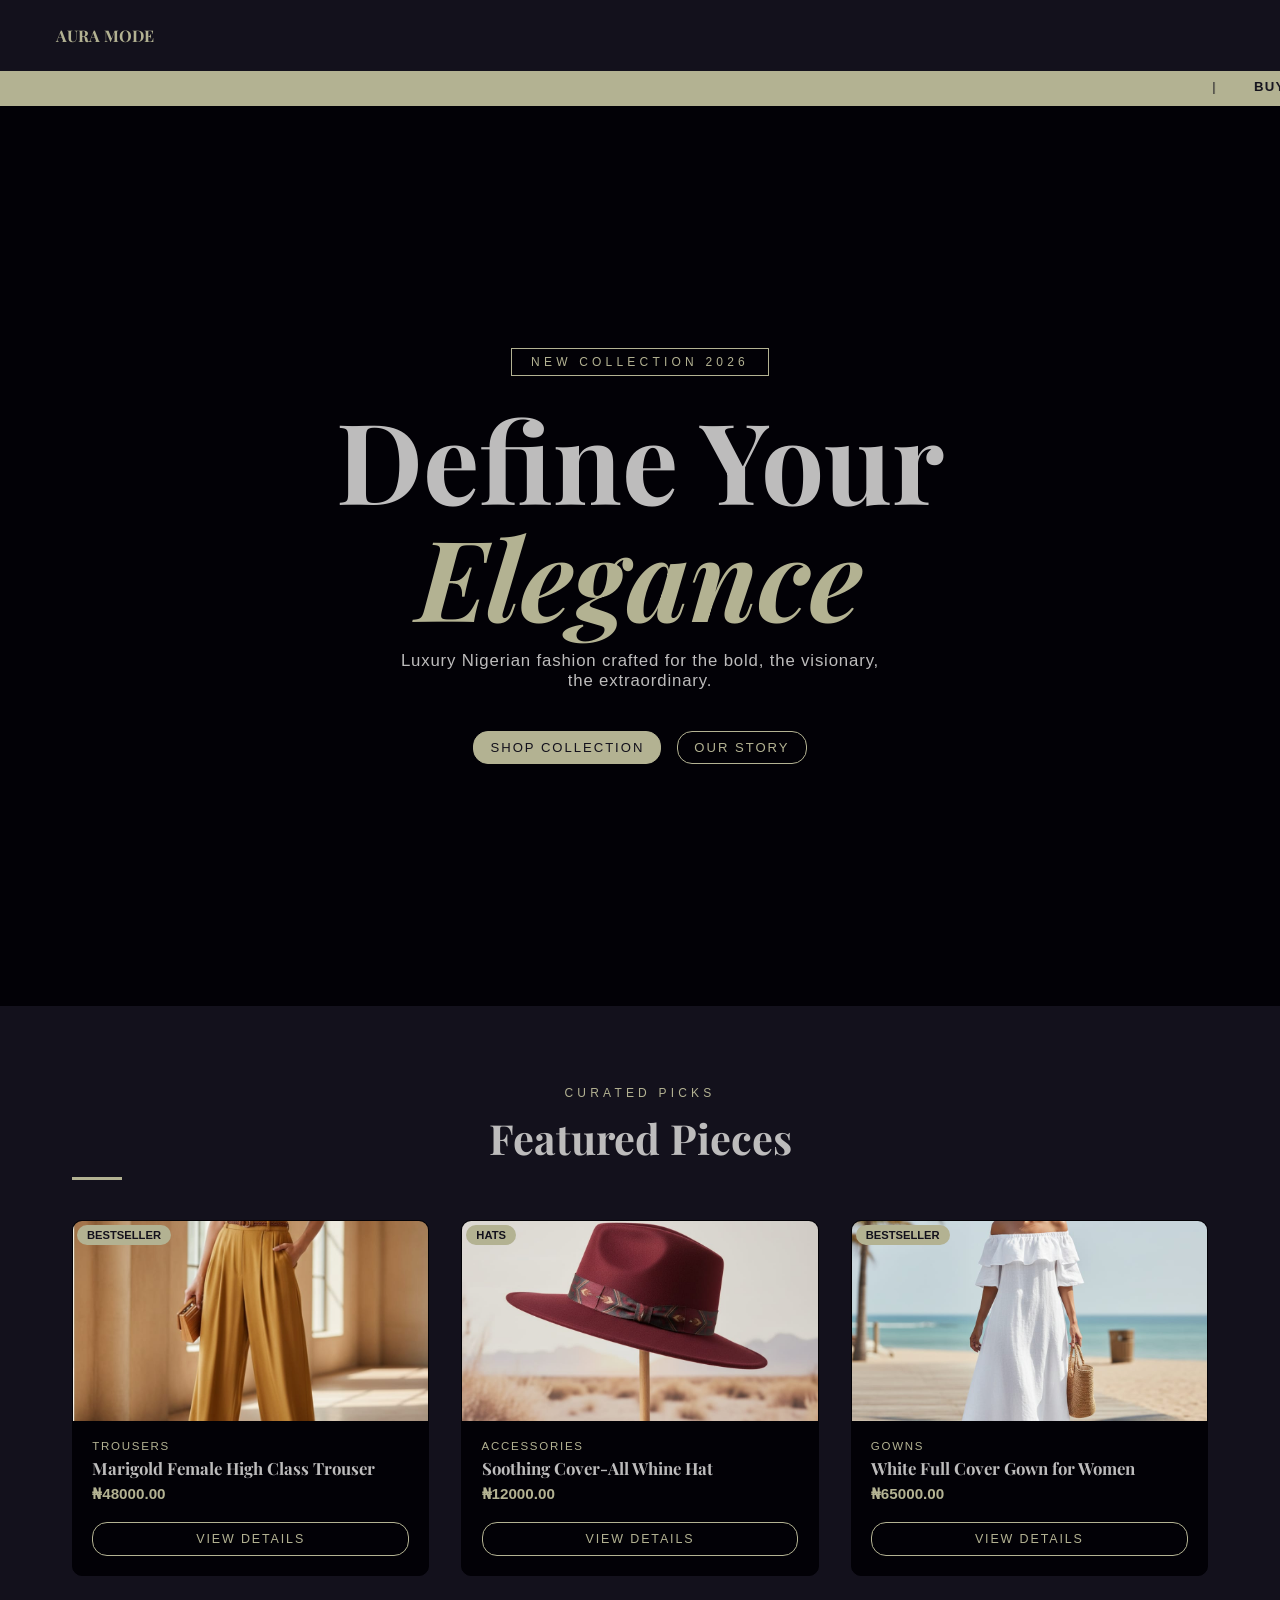
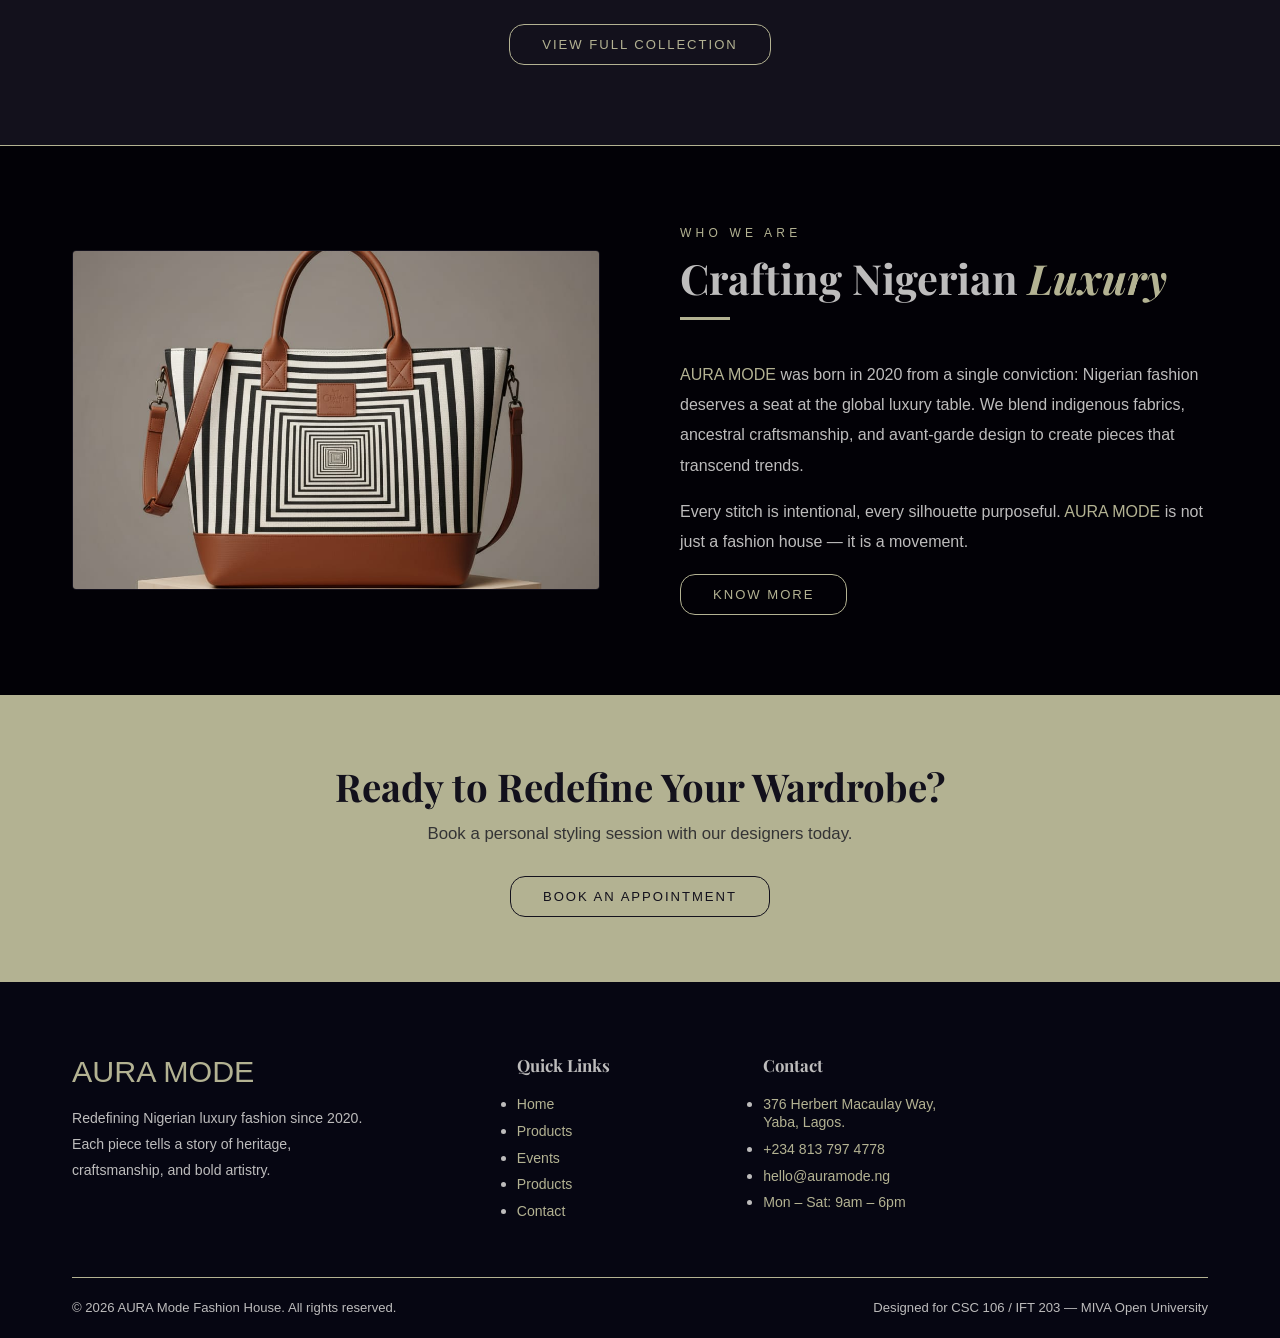
==== commit 0776d5db: "added product details modal" ====
--- a/index.html
+++ b/index.html
@@ -119,6 +119,19 @@
         </div>
     </footer>
 
+    <div id="productModal" class="modal-overlay" role="dialog" aria-modal="true">
+        <div class="modal">
+            <button class="modal-close" aria-label="Close">✕</button>
+            <div id="modalImg" class="modal-img" style="background:linear-gradient(160deg,#2d0a4e,#7b1fa2)"></div>
+            <div class="modal-body">
+                <p id="modalCat" class="modal-cat"></p>
+                <h2 id="modalName" class="modal-name"></h2>
+                <p id="modalPrice" class="modal-price"></p>
+                <p id="modalDesc" class="modal-desc"></p>
+            </div>
+        </div>
+    </div>
+
     <script src="src/index.js"></script>
 </body>
 </html>
--- a/css/style.css
+++ b/css/style.css
@@ -805,6 +805,108 @@
 .success-msg.show {
     display: block;
 }
+
+/*modal*/
+.modal-overlay {
+    position: fixed;
+    inset: 0;
+    background: rgba(0,0,0,.82);
+    z-index: 10000;
+    display: flex;
+    align-items: center;
+    justify-content: center;
+    padding: 1rem;
+    opacity: 0;
+    visibility: hidden;
+    transition: all ease-in-out 0.2s;
+}
+
+.modal-overlay.open {
+    opacity: 1;
+    visibility: visible;
+}
+
+.modal {
+    background: var(--primary);
+    border: 1px solid var(--secondary);
+    border-radius: 8px;
+    max-width: 680px;
+    width: 100%;
+    max-height: 88vh;
+    overflow-y: auto;
+    position: relative;
+    transform: scale(.92);
+    transition: all ease-in-out 0.2s;
+}
+.modal-overlay.open .modal {
+    transform: scale(1);
+}
+
+.modal-img {
+    width: 100%;
+    height: 280px;
+    display: flex;
+    align-items: center;
+    justify-content: center;
+    font-size: 6rem;
+}
+
+.modal-body {
+    padding: 2rem;
+}
+
+.modal-cat {
+    font-size: .75rem;
+    letter-spacing: .18em;
+    text-transform: uppercase;
+    color: var(--secondary);
+    margin-bottom: .4rem;
+}
+
+.modal-name {
+    font-family: var(--serif);
+    font-size: 1.8rem;
+    color: var(--light);
+    margin-bottom: .5rem;
+}
+
+.modal-price {
+    font-size: 1.4rem;
+    font-weight: 700;
+    color: var(--secondary);
+    margin-bottom: 1rem;
+}
+
+.modal-desc {
+    color: var(--light);
+    line-height: 1.8;
+    margin-bottom: 1.5rem;
+}
+
+
+.modal-close {
+    position: absolute;
+    top: 1rem;
+    right: 1rem;
+    background: none;
+    border: 1px solid var(--danger);
+    color: var(--danger);
+    width: 34px;
+    height: 34px;
+    border-radius: 50%;
+    font-size: 1rem;
+    cursor: pointer;
+    display: flex;
+    align-items: center;
+    justify-content: center;
+    transition: all ease-in-out 0.2s;
+}
+
+.modal-close:hover {
+    border-color: var(--secondary);
+    color: var(--secondary);
+}
+
 
 
 @media (max-width: 1024px) {
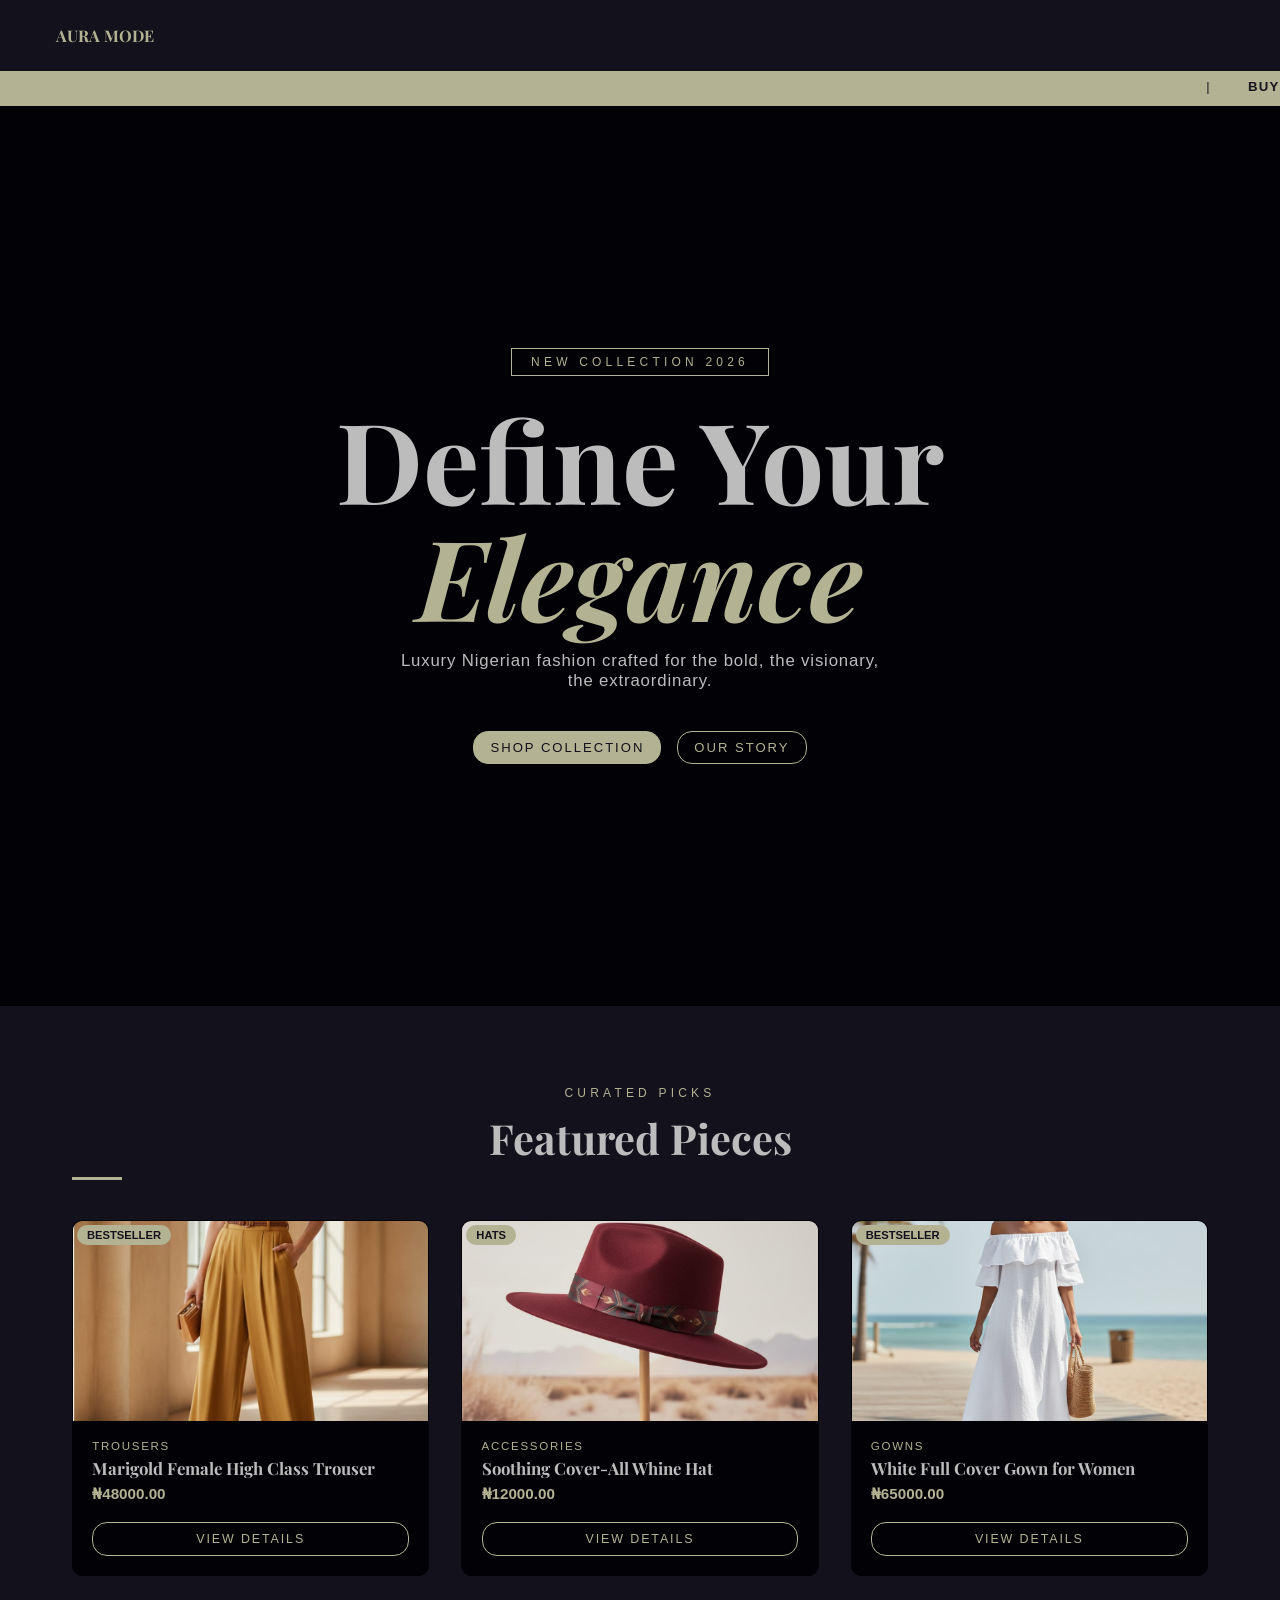
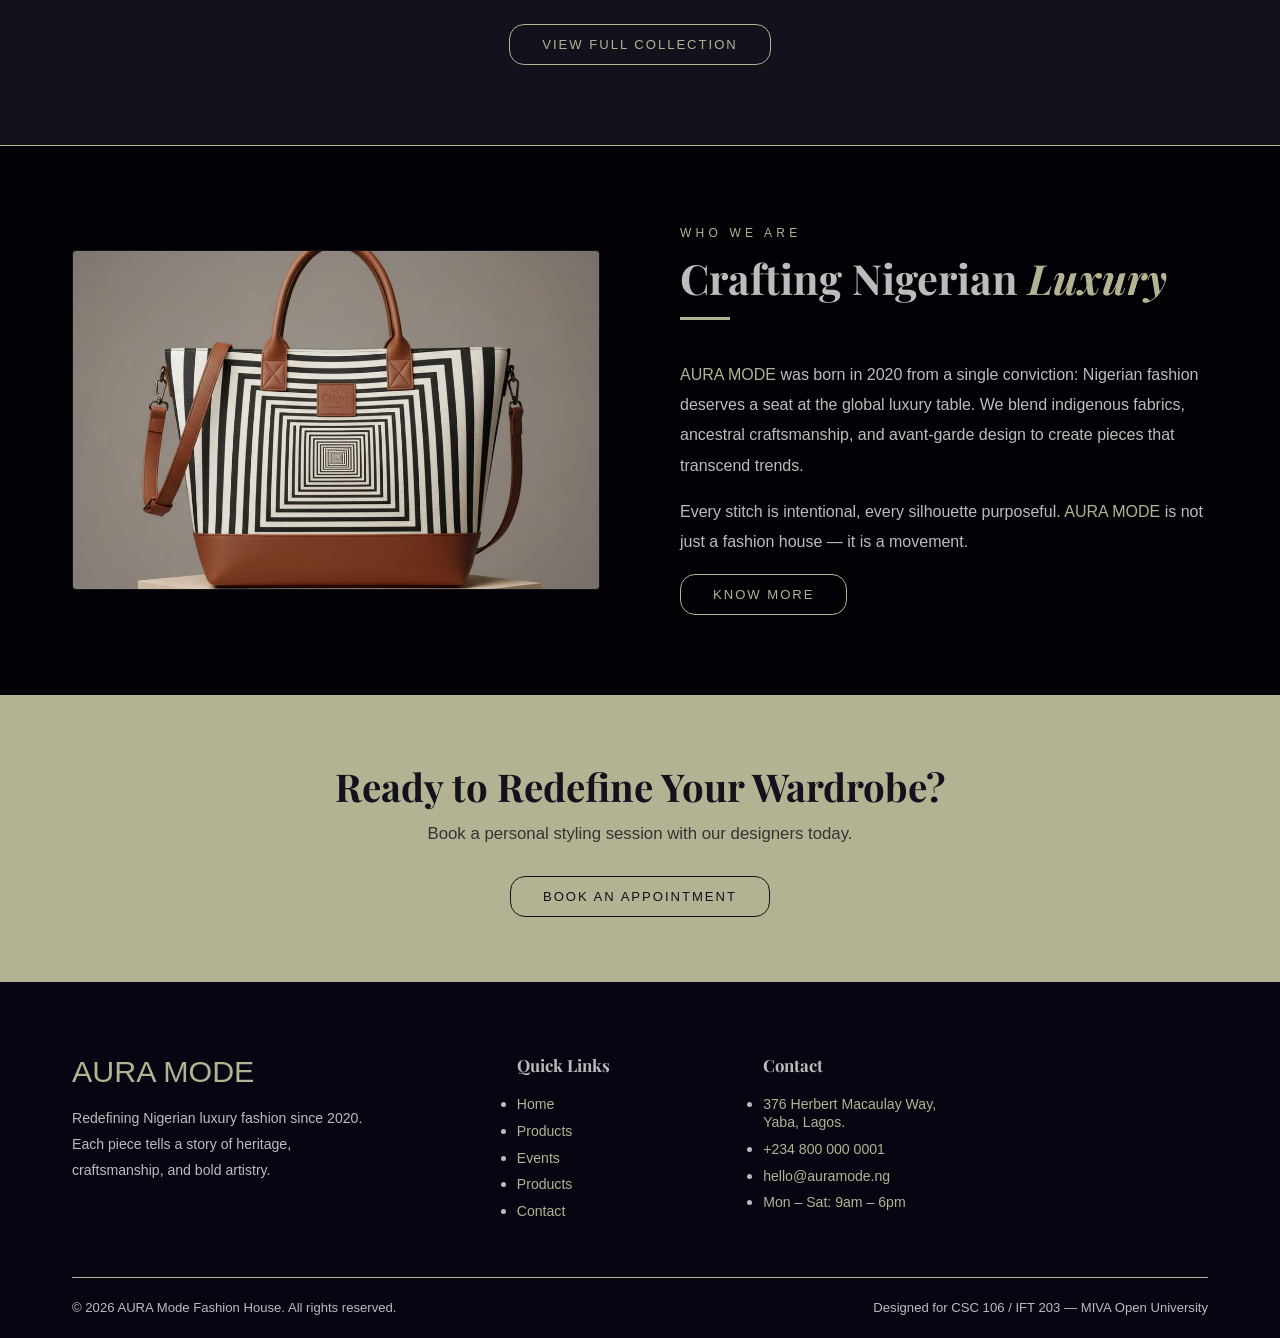
==== commit ebe3726d: "updated trustees and contact info" ====
--- a/index.html
+++ b/index.html
@@ -106,7 +106,7 @@
                     <h4>Contact</h4>
                     <ul>
                         <li><a href="#">376 Herbert Macaulay Way, Yaba, Lagos.</a></li>
-                        <li><a href="tel:+2348137974778">+234 813 797 4778</a></li>
+                        <li><a href="tel:+2348000000001">+234 800 000 0001</a></li>
                         <li><a href="mailto:hello@elara.ng">hello@auramode.ng</a></li>
                         <li><a href="#">Mon – Sat: 9am – 6pm</a></li>
                     </ul>
--- a/css/style.css
+++ b/css/style.css
@@ -619,6 +619,13 @@
     display: grid;
     grid-template-columns: 1fr 1.7fr;
     gap: 4.5rem;
+}
+
+.contact-grid .reveal:last-child {
+    background-color: var(--primary-dark);
+    border: 1px solid var(--primary);
+    padding: 1.5rem;
+    border-radius: 15px;
 }
 
 .contact-grid .reveal h3 {
